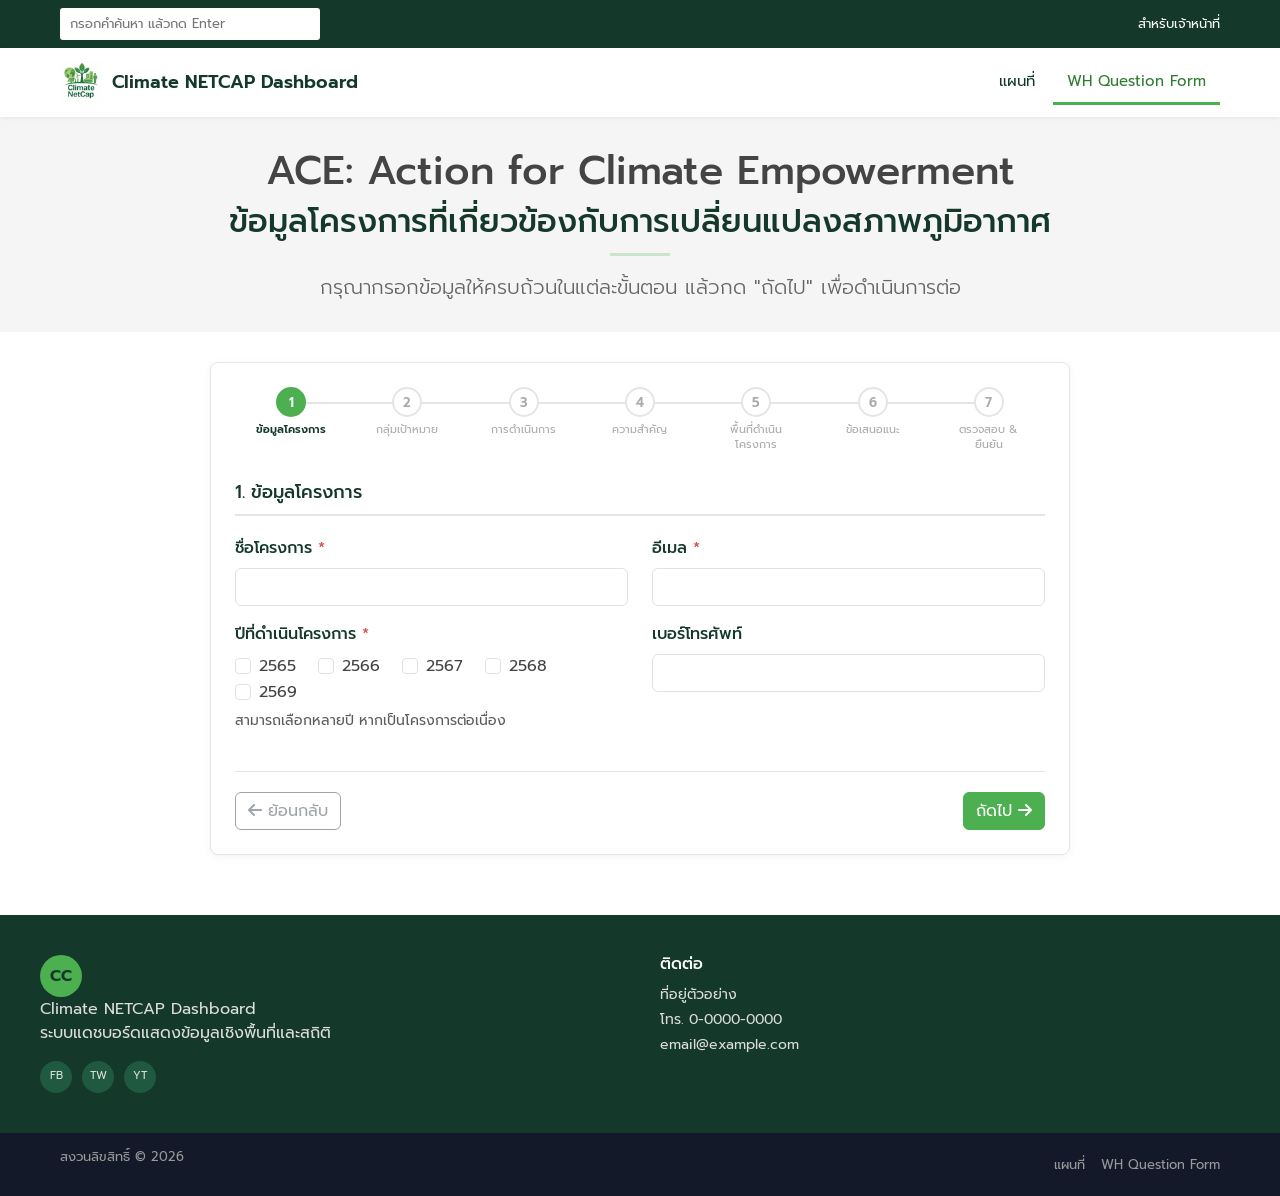
==== form.html @ ca2361f5 "feat: build intitial layou for dashboard and form" ====
<!DOCTYPE html>
<html lang="th">
<head>
  <meta charset="UTF-8" />
  <meta name="viewport" content="width=device-width, initial-scale=1.0" />
  <title>แบบสอบถาม | CC Dashboard</title>
  <link href="https://fonts.googleapis.com/css2?family=Prompt:wght@300;400;500;600;700&display=swap" rel="stylesheet">
  <link rel="stylesheet" href="https://cdnjs.cloudflare.com/ajax/libs/font-awesome/6.5.1/css/all.min.css">
  <link rel="stylesheet" href="https://cdn.jsdelivr.net/npm/bootstrap@5.3.3/dist/css/bootstrap.min.css">
  <link rel="stylesheet" href="css/style.css" />
  <link rel="stylesheet" href="css/form.css" />
</head>
<body>

  <!-- Top bar -->
  <div id="topbar">
    <div class="topbar-inner">
      <form id="search-form" class="search-form" onsubmit="return false;">
        <input type="text" placeholder="กรอกคำค้นหา แล้วกด Enter" />
      </form>
      <div class="topbar-login"><a href="#">สำหรับเจ้าหน้าที่</a></div>
    </div>
  </div>

  <!-- Header -->
  <header id="site-header">
    <div class="header-inner">
      <div class="brand">
        <img src="img/logo.png" alt="Logo" class="brand-mark" />
        <span class="brand-title">Climate NETCAP Dashboard</span>
      </div>

      <button id="navToggle" class="nav-toggle" aria-label="Toggle menu">
        <span></span><span></span><span></span>
      </button>

      <nav id="main-nav" class="main-nav">
        <ul class="nav-menu">
          <li><a href="index.html">แผนที่</a></li>
          <li><a href="form.html" class="active">WH Question Form</a></li>
        </ul>
      </nav>
    </div>
  </header>

  <!-- Page title -->
  <section id="page-title">
    <div class="page-title-inner">
      <h1>ACE: Action for Climate Empowerment</h1>
      <h2>ข้อมูลโครงการที่เกี่ยวข้องกับการเปลี่ยนแปลงสภาพภูมิอากาศ</h2>
      <hr>
      <p class="lead">กรุณากรอกข้อมูลให้ครบถ้วนในแต่ละขั้นตอน แล้วกด "ถัดไป" เพื่อดำเนินการต่อ</p>
    </div>
  </section>

  <!-- Wizard -->
  <main id="form-section">
    <div class="form-card">

      <!-- Step indicator -->
      <ol class="step-indicator" id="stepIndicator">
        <li class="step active" data-step="1">
          <span class="step-num">1</span>
          <span class="step-label">ข้อมูลโครงการ</span>
        </li>
        <li class="step" data-step="2">
          <span class="step-num">2</span>
          <span class="step-label">กลุ่มเป้าหมาย</span>
        </li>
        <li class="step" data-step="3">
          <span class="step-num">3</span>
          <span class="step-label">การดำเนินการ</span>
        </li>
        <li class="step" data-step="4">
          <span class="step-num">4</span>
          <span class="step-label">ความสำคัญ</span>
        </li>
        <li class="step" data-step="5">
          <span class="step-num">5</span>
          <span class="step-label">พื้นที่ดำเนินโครงการ</span>
        </li>
        <li class="step" data-step="6">
          <span class="step-num">6</span>
          <span class="step-label">ข้อเสนอแนะ</span>
        </li>
        <li class="step" data-step="7">
          <span class="step-num">7</span>
          <span class="step-label">ตรวจสอบ &amp; ยืนยัน</span>
        </li>
      </ol>

      <form id="surveyForm" novalidate>
        <div class="tab-content">

          <!-- Step 1: Respondent info -->
          <div class="tab-pane fade show active" data-step-pane="1">
            <h3 class="pane-title">1. ข้อมูลโครงการ</h3>
            <div class="row">
              <div class="col-md-6 mb-3">
                <label class="form-label" for="project_name">ชื่อโครงการ <span class="req">*</span></label>
                <input type="text" class="form-control" id="project_name" name="project_name" data-label="ชื่อโครงการ" required>
              </div>

               <div class="col-md-6 mb-3">
                <label class="form-label" for="email">อีเมล <span class="req">*</span></label>
                <input type="email" class="form-control" id="email" name="email" data-label="อีเมล" required>
              </div>

              <div class="col-md-6 mb-3">
                <label class="form-label d-block">ปีที่ดำเนินโครงการ <span class="req">*</span></label>
                <div class="form-check form-check-inline">
                  <input class="form-check-input" type="checkbox" name="project_year" id="year2565" value="2565" data-label="ปีที่ดำเนินโครงการ" required>
                  <label class="form-check-label" for="year2565">2565</label>
                </div>
                <div class="form-check form-check-inline">
                  <input class="form-check-input" type="checkbox" name="project_year" id="year2566" value="2566" required>
                  <label class="form-check-label" for="year2566">2566</label>
                </div>
                <div class="form-check form-check-inline">
                  <input class="form-check-input" type="checkbox" name="project_year" id="year2567" value="2567" required>
                  <label class="form-check-label" for="year2567">2567</label>
                </div>
                <div class="form-check form-check-inline">
                  <input class="form-check-input" type="checkbox" name="project_year" id="year2568" value="2568" required>
                  <label class="form-check-label" for="year2568">2568</label>
                </div>
                <div class="form-check form-check-inline">
                  <input class="form-check-input" type="checkbox" name="project_year" id="year2569" value="2569" required>
                  <label class="form-check-label" for="year2569">2569</label>
                </div>
                <div class="form-text">สามารถเลือกหลายปี หากเป็นโครงการต่อเนื่อง</div>
              </div>
             
              <div class="col-md-6 mb-3">
                <label class="form-label" for="phone">เบอร์โทรศัพท์</label>
                <input type="tel" class="form-control" id="phone" name="phone" data-label="เบอร์โทรศัพท์">
              </div>
            </div>
          </div>

          <!-- Step 2: Organization -->
          <div class="tab-pane fade" data-step-pane="2">
            <h3 class="pane-title">2. ข้อมูลหน่วยงาน</h3>
            <div class="row">
              <div class="col-md-6 mb-3">
                <label class="form-label" for="orgname">ชื่อหน่วยงาน/องค์กร <span class="req">*</span></label>
                <input type="text" class="form-control" id="orgname" name="orgname" data-label="ชื่อหน่วยงาน" required>
              </div>
              <div class="col-md-6 mb-3">
                <label class="form-label" for="region">ภูมิภาค <span class="req">*</span></label>
                <select class="form-select" id="region" name="region" data-label="ภูมิภาค" required>
                  <option value="" selected disabled>-- เลือกภูมิภาค --</option>
                  <option>ภาคเหนือ</option>
                  <option>ภาคกลาง</option>
                  <option>ภาคตะวันออกเฉียงเหนือ</option>
                  <option>ภาคใต้</option>
                </select>
              </div>
              <div class="col-12 mb-3">
                <label class="form-label mb-2 d-block">ประเภทหน่วยงาน</label>
                <div class="form-check form-check-inline">
                  <input class="form-check-input" type="radio" name="orgtype" id="orgtype1" value="ภาครัฐ" data-label="ประเภทหน่วยงาน">
                  <label class="form-check-label" for="orgtype1">ภาครัฐ</label>
                </div>
                <div class="form-check form-check-inline">
                  <input class="form-check-input" type="radio" name="orgtype" id="orgtype2" value="ภาคเอกชน">
                  <label class="form-check-label" for="orgtype2">ภาคเอกชน</label>
                </div>
                <div class="form-check form-check-inline">
                  <input class="form-check-input" type="radio" name="orgtype" id="orgtype3" value="ชุมชน/ประชาสังคม">
                  <label class="form-check-label" for="orgtype3">ชุมชน/ประชาสังคม</label>
                </div>
              </div>
            </div>
          </div>

          <!-- Step 3: Climate impacts -->
          <div class="tab-pane fade" data-step-pane="3">
            <h3 class="pane-title">3. ผลกระทบจากการเปลี่ยนแปลงสภาพภูมิอากาศ</h3>
            <div class="mb-3">
              <label class="form-label mb-2 d-block">พื้นที่ของท่านได้รับผลกระทบด้านใดบ้าง (เลือกได้มากกว่า 1 ข้อ)</label>
              <div class="form-check">
                <input class="form-check-input" type="checkbox" name="impact" id="impact1" value="ภัยแล้ง" data-label="ผลกระทบที่ได้รับ">
                <label class="form-check-label" for="impact1">ภัยแล้ง</label>
              </div>
              <div class="form-check">
                <input class="form-check-input" type="checkbox" name="impact" id="impact2" value="น้ำท่วม">
                <label class="form-check-label" for="impact2">น้ำท่วม</label>
              </div>
              <div class="form-check">
                <input class="form-check-input" type="checkbox" name="impact" id="impact3" value="อุณหภูมิสูงขึ้น">
                <label class="form-check-label" for="impact3">อุณหภูมิสูงขึ้น</label>
              </div>
              <div class="form-check">
                <input class="form-check-input" type="checkbox" name="impact" id="impact4" value="ผลผลิตทางการเกษตรลดลง">
                <label class="form-check-label" for="impact4">ผลผลิตทางการเกษตรลดลง</label>
              </div>
            </div>
            <div class="mb-3">
              <label class="form-label" for="impactDetail">รายละเอียดเพิ่มเติม</label>
              <textarea class="form-control" id="impactDetail" name="impactDetail" data-label="รายละเอียดผลกระทบ" rows="3"></textarea>
            </div>
          </div>

          <!-- Step 4: Adaptation measures -->
          <div class="tab-pane fade" data-step-pane="4">
            <h3 class="pane-title">4. มาตรการปรับตัว/รับมือ</h3>
            <div class="mb-3">
              <label class="form-label mb-2 d-block">ท่านหรือหน่วยงานของท่านมีมาตรการรับมือใดบ้าง</label>
              <div class="form-check">
                <input class="form-check-input" type="checkbox" name="measure" id="measure1" value="บริหารจัดการน้ำ" data-label="มาตรการรับมือ">
                <label class="form-check-label" for="measure1">บริหารจัดการน้ำ</label>
              </div>
              <div class="form-check">
                <input class="form-check-input" type="checkbox" name="measure" id="measure2" value="ปรับเปลี่ยนพันธุ์พืช/สัตว์">
                <label class="form-check-label" for="measure2">ปรับเปลี่ยนพันธุ์พืช/สัตว์</label>
              </div>
              <div class="form-check">
                <input class="form-check-input" type="checkbox" name="measure" id="measure3" value="ใช้เทคโนโลยี/นวัตกรรม">
                <label class="form-check-label" for="measure3">ใช้เทคโนโลยี/นวัตกรรม</label>
              </div>
              <div class="form-check">
                <input class="form-check-input" type="checkbox" name="measure" id="measure4" value="ยังไม่มีมาตรการ">
                <label class="form-check-label" for="measure4">ยังไม่มีมาตรการ</label>
              </div>
            </div>
            <div class="mb-3">
              <label class="form-label" for="measureDetail">อื่น ๆ (โปรดระบุ)</label>
              <textarea class="form-control" id="measureDetail" name="measureDetail" data-label="มาตรการอื่น ๆ" rows="3"></textarea>
            </div>
          </div>

          <!-- Step 5: Research utilization -->
          <div class="tab-pane fade" data-step-pane="5">
            <h3 class="pane-title">5. การใช้ประโยชน์จากงานวิจัย/องค์ความรู้</h3>
            <div class="mb-3">
              <label class="form-label mb-2 d-block">ท่านเคยนำองค์ความรู้จากงานวิจัยไปใช้ประโยชน์หรือไม่</label>
              <div class="form-check form-check-inline">
                <input class="form-check-input" type="radio" name="research" id="research1" value="เคย" data-label="เคยใช้ประโยชน์งานวิจัย">
                <label class="form-check-label" for="research1">เคย</label>
              </div>
              <div class="form-check form-check-inline">
                <input class="form-check-input" type="radio" name="research" id="research2" value="ไม่เคย">
                <label class="form-check-label" for="research2">ไม่เคย</label>
              </div>
            </div>
            <div class="mb-3">
              <label class="form-label" for="researchDetail">หากเคย โปรดระบุองค์ความรู้/โครงการที่นำไปใช้</label>
              <textarea class="form-control" id="researchDetail" name="researchDetail" data-label="องค์ความรู้ที่นำไปใช้" rows="3"></textarea>
            </div>
          </div>

          <!-- Step 6: Suggestions -->
          <div class="tab-pane fade" data-step-pane="6">
            <h3 class="pane-title">6. ข้อเสนอแนะและความต้องการ</h3>
            <div class="mb-3">
              <label class="form-label" for="needs">ท่านต้องการองค์ความรู้หรือการสนับสนุนด้านใดเพิ่มเติม</label>
              <textarea class="form-control" id="needs" name="needs" data-label="ความต้องการ" rows="3"></textarea>
            </div>
            <div class="mb-3">
              <label class="form-label" for="suggestion">ข้อเสนอแนะอื่น ๆ</label>
              <textarea class="form-control" id="suggestion" name="suggestion" data-label="ข้อเสนอแนะ" rows="3"></textarea>
            </div>
          </div>

          <!-- Step 7: Review & confirm -->
          <div class="tab-pane fade" data-step-pane="7">
            <h3 class="pane-title">7. ตรวจสอบและยืนยันข้อมูล</h3>
            <p class="text-muted">กรุณาตรวจสอบความถูกต้องของข้อมูลก่อนกดยืนยัน</p>
            <div id="reviewSummary" class="review-summary"></div>
            <div class="form-check mt-3">
              <input class="form-check-input" type="checkbox" id="confirmCheck" required>
              <label class="form-check-label" for="confirmCheck">ข้าพเจ้ายืนยันว่าข้อมูลที่กรอกถูกต้อง</label>
            </div>
            <div id="successMsg" class="alert alert-success mt-3 d-none">
              <i class="fas fa-check-circle"></i> ขอบคุณสำหรับการตอบแบบสอบถาม!
            </div>
          </div>

        </div>

        <!-- Wizard actions -->
        <div class="wizard-actions">
          <button type="button" id="backBtn" class="btn btn-outline-secondary" disabled>
            <i class="fas fa-arrow-left"></i> ย้อนกลับ
          </button>
          <button type="button" id="nextBtn" class="btn btn-brand">
            ถัดไป <i class="fas fa-arrow-right"></i>
          </button>
          <button type="submit" id="finishBtn" class="btn btn-brand d-none">
            <i class="fas fa-check"></i> เสร็จสิ้น
          </button>
        </div>
      </form>
    </div>
  </main>

  <!-- Footer -->
  <footer id="site-footer">
    <div class="footer-inner">
      <div class="footer-col">
        <span class="brand-mark light">CC</span>
        <p>
          Climate NETCAP Dashboard<br/>
          ระบบแดชบอร์ดแสดงข้อมูลเชิงพื้นที่และสถิติ
        </p>
        <div class="social-icons">
          <a href="#" title="Facebook">FB</a>
          <a href="#" title="Twitter">TW</a>
          <a href="#" title="Youtube">YT</a>
        </div>
      </div>
      <div class="footer-col">
        <h3>ติดต่อ</h3>
        <ul class="contact-info">
          <li>ที่อยู่ตัวอย่าง</li>
          <li>โทร. 0-0000-0000</li>
          <li>email@example.com</li>
        </ul>
      </div>
    </div>
  </footer>

  <div id="copyright">
    <div class="copyright-inner">
      <p class="copyright-text">สงวนลิขสิทธิ์ © 2026</p>
      <ul class="footer-menu">
        <li><a href="index.html">แผนที่</a></li>
        <li><a href="form.html">WH Question Form</a></li>
      </ul>
    </div>
  </div>

  <script src="js/layout.js"></script>
  <script src="js/form.js"></script>
</body>
</html>
---- css/style.css ----
:root {
  --accent: #4CAF50;
  --accent-dark: #2E7D32;
  --navy: #14382a;
  --navy-light: #1f5940;
  --text: #444444;
  --border: #e5e5e5;
}

* { box-sizing: border-box; }

html { overflow-x: hidden; }

body {
  margin: 0;
  font-family: 'Prompt', 'Segoe UI', sans-serif;
  color: var(--text);
  background: #ffffff;
  overflow-x: hidden;
}

img { max-width: 100%; }

a { color: inherit; text-decoration: none; }

/* ---------- Topbar ---------- */
#topbar {
  background: var(--navy);
  color: #fff;
  font-size: 13px;
}
.topbar-inner {
  max-width: 1200px;
  margin: 0 auto;
  padding: 8px 20px;
  display: flex;
  justify-content: space-between;
  align-items: center;
}
.topbar-logo {
  display: flex;
  align-items: center;
}
.topbar-logo img {
  height: 28px;
  width: auto;
  display: block;
}
.search-form input {
  padding: 6px 10px;
  border: none;
  border-radius: 3px;
  width: 260px;
  max-width: 50vw;
}
.topbar-login a:hover { color: var(--accent); }

/* ---------- Header / nav ---------- */
#site-header {
  background: #fff;
  box-shadow: 0 1px 4px rgba(0,0,0,0.08);
  position: sticky;
  top: 0;
  z-index: 100;
}
.header-inner {
  max-width: 1200px;
  margin: 0 auto;
  padding: 12px 20px;
  display: flex;
  align-items: center;
  justify-content: space-between;
  flex-wrap: wrap;
}
.brand { display: flex; align-items: center; gap: 10px; }
.brand-mark {
  display: inline-flex;
  align-items: center;
  justify-content: center;
  width: 42px;
  height: 42px;
  border-radius: 50%;
  background: var(--accent);
  color: var(--navy);
  font-weight: 700;
}
img.brand-mark {
  width: auto;
  height: 42px;
  border-radius: 0;
  background: none;
  object-fit: contain;
}
.brand-mark.light { background: var(--accent); color: var(--navy); }
.brand-title { font-weight: 600; font-size: 18px; color: var(--navy); }

.nav-toggle {
  display: none;
  flex-direction: column;
  gap: 4px;
  background: none;
  border: none;
  cursor: pointer;
  padding: 6px;
}
.nav-toggle span {
  width: 24px;
  height: 2px;
  background: var(--navy);
}

.main-nav .nav-menu {
  list-style: none;
  display: flex;
  margin: 0;
  padding: 0;
  gap: 4px;
}
.nav-menu > li { position: relative; }
.nav-menu > li > a {
  display: block;
  padding: 10px 14px;
  font-size: 15px;
  color: var(--navy);
  border-bottom: 3px solid transparent;
}
.nav-menu > li > a:hover,
.nav-menu > li > a.active {
  color: var(--accent-dark);
  border-bottom-color: var(--accent);
}
.dropdown-menu {
  list-style: none;
  margin: 0;
  padding: 6px 0;
  position: absolute;
  top: 100%;
  left: 0;
  background: #fff;
  min-width: 220px;
  box-shadow: 0 4px 12px rgba(0,0,0,0.12);
  border-radius: 4px;
  display: none;
  z-index: 50;
}
.dropdown:hover .dropdown-menu { display: block; }
.dropdown-menu li a {
  display: block;
  padding: 8px 16px;
  font-size: 14px;
  color: var(--text);
}
.dropdown-menu li a:hover { background: #f7f7f7; color: var(--accent-dark); }

/* ---------- Page title ---------- */
#page-title {
  background: #f5f5f5;
  padding: 30px 20px;
}
.page-title-inner {
  max-width: 1200px;
  margin: 0 auto;
  text-align: center;
}
.page-title-inner h2 { color: var(--navy); margin: 0 0 12px; }
.page-title-inner hr {
  width: 60px;
  border: none;
  border-top: 3px solid var(--accent);
  margin: 0 auto 16px;
}
.page-title-inner .lead { color: #666; max-width: 720px; margin: 0 auto; }

/* ---------- Main map area ---------- */
#map-section {
  max-width: 1200px;
  margin: 0 auto;
  padding: 30px 20px;
}
.map-container {
  width: 100%;
  min-height: 600px;
  background: #fafafa;
  border: 1px solid var(--border);
  border-radius: 4px;
}

/* ---------- Floating layer-switcher tabs (inside .style-switcher, left edge) ---------- */
.switcher-tabs {
  list-style: none;
  margin: 0;
  padding: 0;
}
.switcher-tabs li {
  padding: 0;
  margin-bottom: 4px;
  border-radius: 3px;
  cursor: pointer;
  font-size: 14px;
  background: var(--navy-light);
}
.switcher-tabs li a {
  display: block;
  padding: 10px 12px;
  color: var(--accent);
  text-decoration: none;
}
.switcher-tabs li:hover { background: #38455c; }
.switcher-tabs li.active { background: var(--accent); }
.switcher-tabs li.active a { color: var(--navy); font-weight: 600; }

.scw-switcher-wrap .legend-content { display: none; }
.scw-switcher-wrap .legend-content.active { display: block; }
.placeholder-chart {
  background: var(--navy-light);
  color: #fff;
  border: 1px dashed var(--accent-dark);
  border-radius: 4px;
  padding: 40px 12px;
  text-align: center;
  font-size: 13px;
  margin-bottom: 12px;
}
.legend-content h2 { font-size: 16px; color: var(--navy); }
.legend-content p, .legend-content li { font-size: 13px; line-height: 1.6; color: var(--text); }

.accordion-item { border-bottom: 1px solid var(--border); }
.accordion-toggle {
  width: 100%;
  text-align: left;
  background: none;
  border: none;
  color: var(--text);
  padding: 10px 0;
  cursor: pointer;
  font-size: 14px;
}
.accordion-body {
  display: none;
  padding: 0 0 10px 12px;
}
.accordion-body ul { margin: 0; padding-left: 16px; }
.accordion-item.open .accordion-body { display: block; }

/* ---------- Footer ---------- */
#site-footer {
  background: var(--navy);
  color: #ddd;
  padding: 40px 20px;
}
.footer-inner {
  max-width: 1200px;
  margin: 0 auto;
  display: flex;
  flex-wrap: wrap;
  gap: 40px;
}
.footer-col { flex: 1; min-width: 240px; }
.footer-col h3 { color: #fff; font-size: 16px; margin-top: 0; }
.social-icons { display: flex; gap: 10px; margin-top: 10px; }
.social-icons a {
  width: 32px;
  height: 32px;
  border-radius: 50%;
  background: var(--navy-light);
  display: flex;
  align-items: center;
  justify-content: center;
  font-size: 11px;
}
.social-icons a:hover { background: var(--accent); color: var(--navy); }
.contact-info { list-style: none; padding: 0; margin: 0; font-size: 14px; line-height: 1.8; }

/* ---------- Copyright bar ---------- */
#copyright {
  background: #14192a;
  color: #999;
  font-size: 13px;
}
.copyright-inner {
  max-width: 1200px;
  margin: 0 auto;
  padding: 14px 20px;
  display: flex;
  flex-wrap: wrap;
  justify-content: space-between;
  align-items: center;
  gap: 10px;
}
.footer-menu {
  list-style: none;
  display: flex;
  gap: 16px;
  margin: 0;
  padding: 0;
}
.footer-menu a:hover { color: var(--accent); }

/* ---------- Responsive ---------- */
@media (max-width: 860px) {
  .nav-toggle { display: flex; }
  .main-nav {
    display: none;
    width: 100%;
    order: 3;
  }
  .main-nav.open { display: block; }
  .nav-menu { flex-direction: column; }
  .dropdown-menu { position: static; box-shadow: none; display: none; }
  .dropdown.open .dropdown-menu { display: block; }

  .map-container { min-height: 450px; }

  .scw-switcher-wrap.scw-switcher-open {
    width: min(370px, 70vw);
    right: 20px;
  }
}

@media (max-width: 600px) {
  .topbar-inner {
    flex-wrap: wrap;
    justify-content: center;
    gap: 8px;
    padding: 10px 15px;
  }
  .search-form input { width: 100%; max-width: none; }
  .topbar-logo, .search-form, .topbar-login { flex: 1 1 100%; text-align: center; }
  .search-form { order: 3; }

  .header-inner { padding: 10px 15px; }
  .brand-title { font-size: 15px; }
  img.brand-mark, .brand-mark { height: 34px; }

  #page-title { padding: 22px 15px; }
  .page-title-inner h2 { font-size: 20px; }
  .page-title-inner .lead { font-size: 14px; }

  #map-section { padding: 20px 15px; }
  .map-container { min-height: 320px; }

  .footer-inner { gap: 24px; }
  #site-footer { padding: 30px 15px; }

  .copyright-inner { flex-direction: column; text-align: center; }
  .footer-menu { justify-content: center; flex-wrap: wrap; }

  /* Layer-switcher panel: near-full-width slide-in instead of fixed 250px */
  .style-switcher { width: 82vw; left: -82vw; }
  .style-switcher.active { left: 0; }
  .style-switcher .style-switcher-open {
    width: 40px;
    height: 40px;
    font-size: 18px;
    line-height: 40px;
    top: 110px;
    right: -40px;
  }

  /* Chart/legend panel: cap width so it never runs off-screen */
  .scw-switcher-wrap, .scw-trigger-icon { top: 110px; right: 12px; }
  .scw-trigger-icon { width: 40px; height: 40px; }
  .scw-trigger-icon i { font-size: 18px; padding-top: 0; }
  .scw-switcher-wrap.scw-switcher-open {
    width: 90vw;
    right: 5vw;
    height: 65vh;
    padding: 12px;
  }
}
---- css/form.css ----
/* ---------- Wizard layout ---------- */
#form-section {
  max-width: 900px;
  margin: 0 auto;
  padding: 30px 20px 60px;
}

.form-card {
  background: #fff;
  border: 1px solid var(--border);
  border-radius: 8px;
  box-shadow: 0 2px 10px rgba(0,0,0,0.05);
  padding: 24px;
}

/* ---------- Step indicator ---------- */
.step-indicator {
  display: flex;
  list-style: none;
  margin: 0 0 30px;
  padding: 0;
  gap: 4px;
}
.step {
  flex: 1;
  display: flex;
  flex-direction: column;
  align-items: center;
  text-align: center;
  position: relative;
  cursor: default;
  color: #aaa;
}
.step:not(:last-child)::after {
  content: '';
  position: absolute;
  top: 15px;
  left: 50%;
  width: 100%;
  height: 2px;
  background: var(--border);
  z-index: 0;
}
.step.completed:not(:last-child)::after { background: var(--accent); }

.step-num {
  position: relative;
  z-index: 1;
  width: 30px;
  height: 30px;
  border-radius: 50%;
  background: #fff;
  border: 2px solid var(--border);
  display: flex;
  align-items: center;
  justify-content: center;
  font-size: 13px;
  font-weight: 600;
  color: #aaa;
  margin-bottom: 6px;
}
.step-label {
  font-size: 11px;
  line-height: 1.3;
  max-width: 90px;
}

.step.active .step-num {
  border-color: var(--accent);
  background: var(--accent);
  color: #fff;
}
.step.active .step-label { color: var(--navy); font-weight: 600; }

.step.completed { cursor: pointer; }
.step.completed .step-num {
  border-color: var(--accent);
  background: #fff;
  color: var(--accent-dark);
}
.step.completed .step-label { color: var(--accent-dark); }

/* ---------- Panes ---------- */
.pane-title {
  color: var(--navy);
  font-size: 18px;
  margin: 0 0 20px;
  padding-bottom: 10px;
  border-bottom: 2px solid var(--border);
}
.req { color: #d9534f; }

.form-label { font-weight: 500; color: var(--navy); }
.form-control:focus, .form-select:focus {
  border-color: var(--accent);
  box-shadow: 0 0 0 0.25rem rgba(76, 175, 80, 0.2);
}
.form-check-input:checked {
  background-color: var(--accent);
  border-color: var(--accent);
}
.form-check-input:focus {
  border-color: var(--accent);
  box-shadow: 0 0 0 0.25rem rgba(76, 175, 80, 0.2);
}

/* ---------- Wizard action buttons ---------- */
.wizard-actions {
  display: flex;
  justify-content: space-between;
  align-items: center;
  margin-top: 24px;
  padding-top: 20px;
  border-top: 1px solid var(--border);
}
.btn-brand {
  background: var(--accent);
  border-color: var(--accent);
  color: #fff;
}
.btn-brand:hover {
  background: var(--accent-dark);
  border-color: var(--accent-dark);
  color: #fff;
}

/* ---------- Review summary ---------- */
.review-summary { border: 1px solid var(--border); border-radius: 6px; overflow: hidden; }
.review-row {
  display: flex;
  justify-content: space-between;
  gap: 12px;
  padding: 10px 14px;
  font-size: 14px;
  border-bottom: 1px solid var(--border);
}
.review-row:last-child { border-bottom: none; }
.review-row:nth-child(odd) { background: #fafafa; }
.review-label { color: #777; flex: 0 0 45%; }
.review-value { color: var(--navy); font-weight: 500; text-align: right; flex: 1; word-break: break-word; }

/* ---------- Responsive ---------- */
@media (max-width: 700px) {
  .form-card { padding: 16px; }
  .step-label { display: none; }
  .step-num { width: 26px; height: 26px; font-size: 12px; }
  .step:not(:last-child)::after { top: 13px; }

  .wizard-actions { flex-direction: column-reverse; gap: 10px; }
  .wizard-actions .btn { width: 100%; }

  .review-row { flex-direction: column; gap: 2px; }
  .review-value { text-align: left; }
}
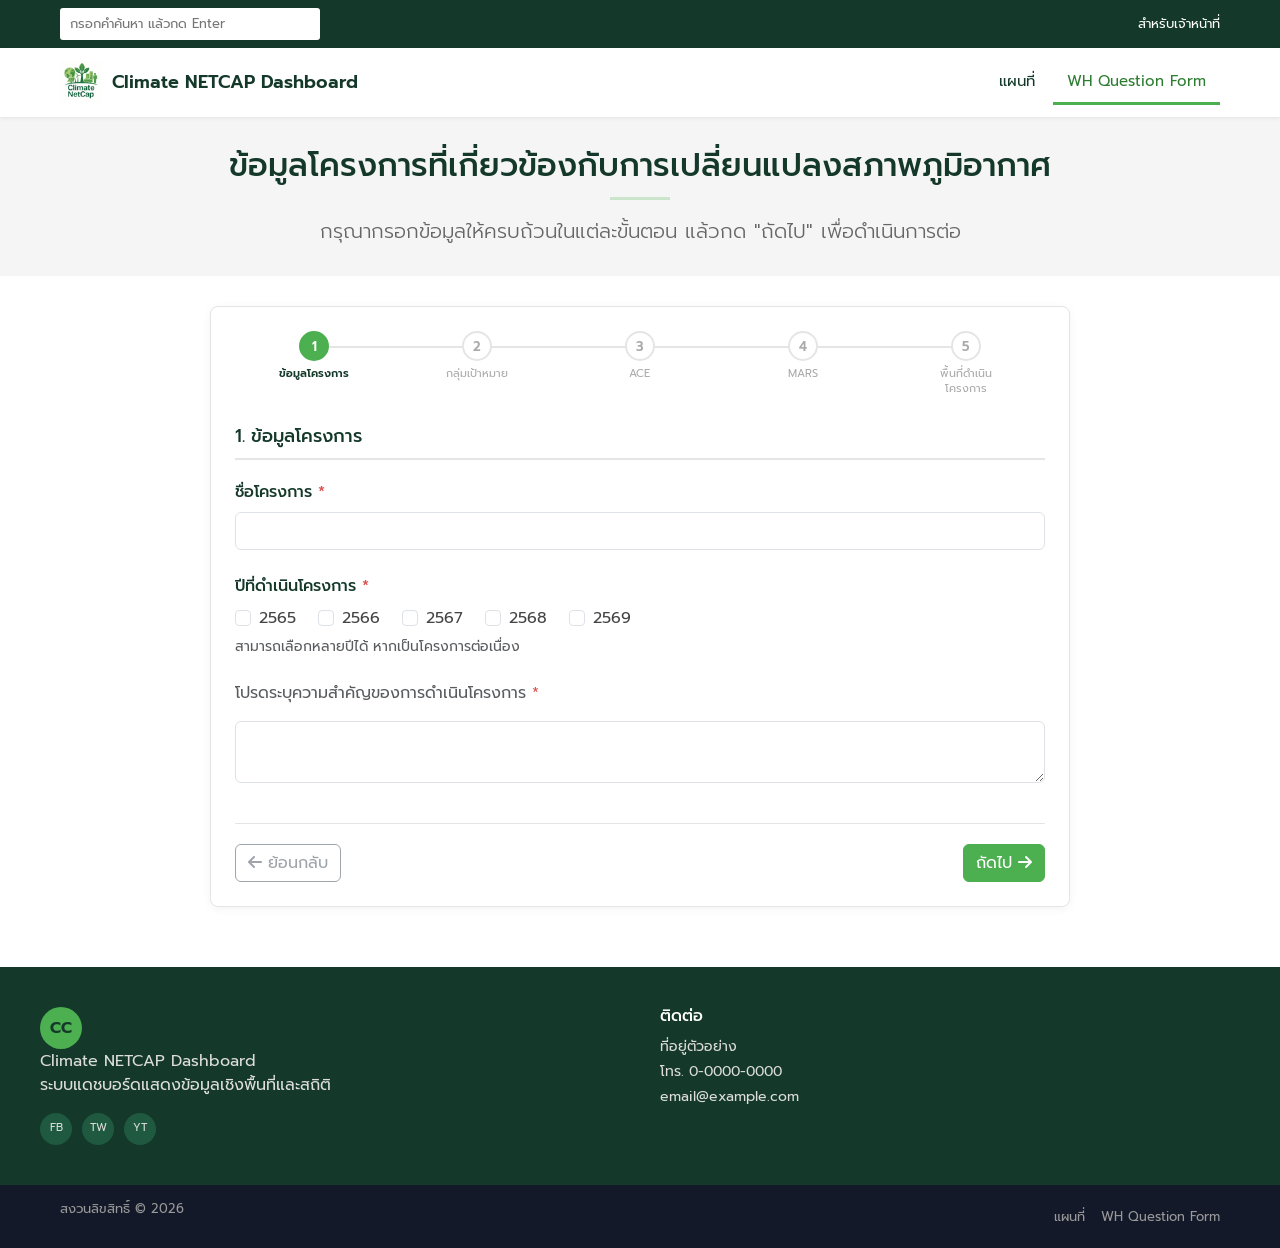
==== commit 4097dc4d: "feat: built from with 5 panels" ====
--- a/form.html
+++ b/form.html
@@ -46,7 +46,7 @@
   <!-- Page title -->
   <section id="page-title">
     <div class="page-title-inner">
-      <h1>ACE: Action for Climate Empowerment</h1>
+      <!--<h1>ACE: Action for Climate Empowerment</h1> -->
       <h2>ข้อมูลโครงการที่เกี่ยวข้องกับการเปลี่ยนแปลงสภาพภูมิอากาศ</h2>
       <hr>
       <p class="lead">กรุณากรอกข้อมูลให้ครบถ้วนในแต่ละขั้นตอน แล้วกด "ถัดไป" เพื่อดำเนินการต่อ</p>
@@ -69,44 +69,30 @@
         </li>
         <li class="step" data-step="3">
           <span class="step-num">3</span>
-          <span class="step-label">การดำเนินการ</span>
+          <span class="step-label">ACE</span>
         </li>
         <li class="step" data-step="4">
           <span class="step-num">4</span>
-          <span class="step-label">ความสำคัญ</span>
+          <span class="step-label">MARS</span>
         </li>
         <li class="step" data-step="5">
           <span class="step-num">5</span>
           <span class="step-label">พื้นที่ดำเนินโครงการ</span>
         </li>
-        <li class="step" data-step="6">
-          <span class="step-num">6</span>
-          <span class="step-label">ข้อเสนอแนะ</span>
-        </li>
-        <li class="step" data-step="7">
-          <span class="step-num">7</span>
-          <span class="step-label">ตรวจสอบ &amp; ยืนยัน</span>
-        </li>
       </ol>
 
       <form id="surveyForm" novalidate>
         <div class="tab-content">
 
-          <!-- Step 1: Respondent info -->
+          <!-- Step 1: Project info -->
           <div class="tab-pane fade show active" data-step-pane="1">
             <h3 class="pane-title">1. ข้อมูลโครงการ</h3>
             <div class="row">
-              <div class="col-md-6 mb-3">
+              <div class="col-md-12 mb-4">
                 <label class="form-label" for="project_name">ชื่อโครงการ <span class="req">*</span></label>
                 <input type="text" class="form-control" id="project_name" name="project_name" data-label="ชื่อโครงการ" required>
               </div>
-
-               <div class="col-md-6 mb-3">
-                <label class="form-label" for="email">อีเมล <span class="req">*</span></label>
-                <input type="email" class="form-control" id="email" name="email" data-label="อีเมล" required>
-              </div>
-
-              <div class="col-md-6 mb-3">
+              <div class="col-md-12 mb-4">
                 <label class="form-label d-block">ปีที่ดำเนินโครงการ <span class="req">*</span></label>
                 <div class="form-check form-check-inline">
                   <input class="form-check-input" type="checkbox" name="project_year" id="year2565" value="2565" data-label="ปีที่ดำเนินโครงการ" required>
@@ -128,153 +114,650 @@
                   <input class="form-check-input" type="checkbox" name="project_year" id="year2569" value="2569" required>
                   <label class="form-check-label" for="year2569">2569</label>
                 </div>
-                <div class="form-text">สามารถเลือกหลายปี หากเป็นโครงการต่อเนื่อง</div>
-              </div>
-             
-              <div class="col-md-6 mb-3">
-                <label class="form-label" for="phone">เบอร์โทรศัพท์</label>
-                <input type="tel" class="form-control" id="phone" name="phone" data-label="เบอร์โทรศัพท์">
-              </div>
+                <div class="form-text">สามารถเลือกหลายปีได้ หากเป็นโครงการต่อเนื่อง</div>
+              </div>
+              <div class="mb-3">
+              <p class="text-muted mb-3">โปรดระบุความสำคัญของการดำเนินโครงการ <span class="req">*</span> </p>
+              <textarea class="form-control" id="measureDetail" name="measureDetail" data-label="มาตรการอื่น ๆ" rows="2" required></textarea>
+            </div>
             </div>
           </div>
 
-          <!-- Step 2: Organization -->
+          <!-- Step 2: Target -->
           <div class="tab-pane fade" data-step-pane="2">
-            <h3 class="pane-title">2. ข้อมูลหน่วยงาน</h3>
-            <div class="row">
-              <div class="col-md-6 mb-3">
-                <label class="form-label" for="orgname">ชื่อหน่วยงาน/องค์กร <span class="req">*</span></label>
-                <input type="text" class="form-control" id="orgname" name="orgname" data-label="ชื่อหน่วยงาน" required>
-              </div>
-              <div class="col-md-6 mb-3">
-                <label class="form-label" for="region">ภูมิภาค <span class="req">*</span></label>
-                <select class="form-select" id="region" name="region" data-label="ภูมิภาค" required>
-                  <option value="" selected disabled>-- เลือกภูมิภาค --</option>
-                  <option>ภาคเหนือ</option>
-                  <option>ภาคกลาง</option>
-                  <option>ภาคตะวันออกเฉียงเหนือ</option>
-                  <option>ภาคใต้</option>
-                </select>
-              </div>
-              <div class="col-12 mb-3">
-                <label class="form-label mb-2 d-block">ประเภทหน่วยงาน</label>
-                <div class="form-check form-check-inline">
-                  <input class="form-check-input" type="radio" name="orgtype" id="orgtype1" value="ภาครัฐ" data-label="ประเภทหน่วยงาน">
-                  <label class="form-check-label" for="orgtype1">ภาครัฐ</label>
-                </div>
-                <div class="form-check form-check-inline">
-                  <input class="form-check-input" type="radio" name="orgtype" id="orgtype2" value="ภาคเอกชน">
-                  <label class="form-check-label" for="orgtype2">ภาคเอกชน</label>
-                </div>
-                <div class="form-check form-check-inline">
-                  <input class="form-check-input" type="radio" name="orgtype" id="orgtype3" value="ชุมชน/ประชาสังคม">
-                  <label class="form-check-label" for="orgtype3">ชุมชน/ประชาสังคม</label>
-                </div>
-              </div>
+            <h3 class="pane-title">2. ข้อมูลกลุ่มเป้าหมาย</h3>
+            <p class="text-muted mb-3">โปรดเลือกกลุ่มเป้าหมายอย่างน้อย 1 กลุ่ม <span class="req">*</span> แล้วระบุรายละเอียด</p>
+
+            <div class="mb-4">
+              <div class="form-check">
+                <input class="form-check-input" type="checkbox" name="target_group" id="target_public" value="Public" data-label="กลุ่มเป้าหมาย" data-target="#target_public_text" required>
+                <label class="form-check-label" for="target_public">Public:</label>
+              </div>
+              <textarea class="form-control mt-2" id="target_public_text" name="target_public_text" rows="1" data-label="รายละเอียด Public" disabled></textarea>
+            </div>
+
+            <div class="mb-4">
+              <div class="form-check">
+                <input class="form-check-input" type="checkbox" name="target_group" id="target_private" value="Private" data-target="#target_private_text" required>
+                <label class="form-check-label" for="target_private">Private:</label>
+              </div>
+              <textarea class="form-control mt-2" id="target_private_text" name="target_private_text" rows="1" data-label="รายละเอียด Private" disabled></textarea>
+            </div>
+
+            <div class="mb-2">
+              <div class="form-check">
+                <input class="form-check-input" type="checkbox" name="target_group" id="target_people" value="People" data-target="#target_people_text" required>
+                <label class="form-check-label" for="target_people">People:</label>
+              </div>
+              <textarea class="form-control mt-2" id="target_people_text" name="target_people_text" rows="1" data-label="รายละเอียด People" disabled></textarea>
             </div>
           </div>
 
-          <!-- Step 3: Climate impacts -->
+          <!-- Step 3: ACE details -->
           <div class="tab-pane fade" data-step-pane="3">
-            <h3 class="pane-title">3. ผลกระทบจากการเปลี่ยนแปลงสภาพภูมิอากาศ</h3>
-            <div class="mb-3">
-              <label class="form-label mb-2 d-block">พื้นที่ของท่านได้รับผลกระทบด้านใดบ้าง (เลือกได้มากกว่า 1 ข้อ)</label>
+            <h3 class="pane-title">3. รายละเอียดการดำเนินโครงการตาม ACE</h3>
+            <p class="text-muted mb-3">โปรดเลือกองค์ประกอบ ACE อย่างน้อย 1 ข้อ <span class="req">*</span> แล้วระบุรายละเอียด</p>
+
+            <div class="mb-4">
               <div class="form-check">
-                <input class="form-check-input" type="checkbox" name="impact" id="impact1" value="ภัยแล้ง" data-label="ผลกระทบที่ได้รับ">
-                <label class="form-check-label" for="impact1">ภัยแล้ง</label>
-              </div>
+                <input class="form-check-input" type="checkbox" name="ace_group" id="ace_n" value="N: public participation" data-label="องค์ประกอบ ACE" data-target="#ace_n_text" required>
+                <label class="form-check-label" for="ace_n"><b>N</b>: public participation</label>
+                <span class="info-tip" tabindex="0">
+                  <i class="fas fa-circle-question"></i>
+                  <span class="tooltip-box">
+                    <strong>Public participation</strong>
+                    การมีส่วนร่วมที่ครอบคลุมทุกภาคส่วน รับฟังความคิดเห็น การใช้สื่อสังคมออนไลน์ สร้างความร่วมมือระหว่างภาครัฐ-เอกชน-สถาบันการศึกษาพัฒนาแนวทางและระบบติดตามผล เพื่อให้การขับเคลื่อนมาตรการบรรเทาและปรับตัวต่อการเปลี่ยนแปลงสภาพภูมิอากาศ อย่างโปร่งใสต่อเนื่อง เกิดประสิทธิภาพสูงสุดในทุกระดับ
+                  </span>
+                </span>
+              </div>
+              <textarea class="form-control mt-2" id="ace_n_text" name="ace_n_text" rows="1" data-label="รายละเอียด N: public participation" disabled></textarea>
+            </div>
+
+            <div class="mb-4">
               <div class="form-check">
-                <input class="form-check-input" type="checkbox" name="impact" id="impact2" value="น้ำท่วม">
-                <label class="form-check-label" for="impact2">น้ำท่วม</label>
-              </div>
+                <input class="form-check-input" type="checkbox" name="ace_group" id="ace_e" value="E: education" data-target="#ace_e_text" required>
+                <label class="form-check-label" for="ace_e"><b>E</b>: education</label>
+                <span class="info-tip" tabindex="0">
+                  <i class="fas fa-circle-question"></i>
+                  <span class="tooltip-box">
+                    <strong>Education</strong>
+                    บูรณาการองค์ความรู้ด้านสภาพภูมิอากาศเข้าสู่ระบบการศึกษาทุกระดับ พร้อมทั้งผสานภูมิปัญญาดั้งเดิมและองค์ความรู้ท้องถิ่นเข้ากับหลักสูตรสนับสนุนการแลกเปลี่ยนบุคลากรผู้เชี่ยวชาญเพื่อเสริมสร้างศักยภาพให้สามารถขับเคลื่อนการเรียนรู้และพัฒนาทักษะที่จำเป็นในการรับมือกับวิกฤตการณ์โลกได้อย่างเข้มแข็ง
+                  </span>
+                </span>
+              </div>
+              <textarea class="form-control mt-2" id="ace_e_text" name="ace_e_text" rows="1" data-label="รายละเอียด E: education" disabled></textarea>
+            </div>
+
+            <div class="mb-4">
               <div class="form-check">
-                <input class="form-check-input" type="checkbox" name="impact" id="impact3" value="อุณหภูมิสูงขึ้น">
-                <label class="form-check-label" for="impact3">อุณหภูมิสูงขึ้น</label>
-              </div>
+                <input class="form-check-input" type="checkbox" name="ace_group" id="ace_t" value="T: training" data-target="#ace_t_text" required>
+                <label class="form-check-label" for="ace_t"><b>T</b>: training</label>
+                <span class="info-tip" tabindex="0">
+                  <i class="fas fa-circle-question"></i>
+                  <span class="tooltip-box">
+                    <strong>Training</strong>
+                    สร้างความร่วมมือเพื่อพัฒนาทักษะ-องค์ความรู้ทางเทคนิคให้แก่กลุ่มเป้าหมายสำคัญ ผ่านการพัฒนาเครื่องมือและหลักสูตรฝึกอบรมที่ทันสมัยเพื่อบูรณาการให้เข้ากับภารกิจหลักของหน่วยงานและสถาบันการศึกษา ซึ่งจะช่วยเพิ่มศักยภาพเชิงสถาบันในการตอบสนองต่อวิกฤตการณ์โลกได้อย่างมีประสิทธิภาพและยั่งยืน
+                  </span>
+                </span>
+              </div>
+              <textarea class="form-control mt-2" id="ace_t_text" name="ace_t_text" rows="1" data-label="รายละเอียด T: training" disabled></textarea>
+            </div>
+
+            <div class="mb-4">
               <div class="form-check">
-                <input class="form-check-input" type="checkbox" name="impact" id="impact4" value="ผลผลิตทางการเกษตรลดลง">
-                <label class="form-check-label" for="impact4">ผลผลิตทางการเกษตรลดลง</label>
-              </div>
-            </div>
-            <div class="mb-3">
-              <label class="form-label" for="impactDetail">รายละเอียดเพิ่มเติม</label>
-              <textarea class="form-control" id="impactDetail" name="impactDetail" data-label="รายละเอียดผลกระทบ" rows="3"></textarea>
+                <input class="form-check-input" type="checkbox" name="ace_group" id="ace_c" value="C: international cooperation" data-target="#ace_c_text" required>
+                <label class="form-check-label" for="ace_c"><b>C</b>: international cooperation</label>
+                <span class="info-tip" tabindex="0">
+                  <i class="fas fa-circle-question"></i>
+                  <span class="tooltip-box">
+                    <strong>International cooperation</strong>
+                    สร้างเครือข่ายความร่วมมือทุกระดับระหว่างภาครัฐ องค์กรระหว่างประเทศ ภาคเอกชน และภาคประชาสังคม เพื่อเสริมสร้างขีดความสามารถเน้นแลกเปลี่ยนข้อมูล ประสบการณ์ แนวปฏิบัติที่ดีที่สุด บทเรียนที่ได้รับ ตลอดจนสร้างจุดเชื่อมโยงระหว่างอนุสัญญาต่าง ๆ เพื่อเพิ่มประสิทธิภาพในการพัฒนาอย่างยั่งยืนและการรับมือร่วมกัน
+                  </span>
+                </span>
+              </div>
+              <textarea class="form-control mt-2" id="ace_c_text" name="ace_c_text" rows="1" data-label="รายละเอียด C: international cooperation" disabled></textarea>
+            </div>
+
+            <div class="mb-4">
+              <div class="form-check">
+                <input class="form-check-input" type="checkbox" name="ace_group" id="ace_a" value="A: public awareness" data-target="#ace_a_text" required>
+                <label class="form-check-label" for="ace_a"><b>A</b>: public awareness</label>
+                <span class="info-tip" tabindex="0">
+                  <i class="fas fa-circle-question"></i>
+                  <span class="tooltip-box">
+                    <strong>Public awareness</strong>
+                    ส่งเสริมการเปลี่ยนแปลงพฤติกรรม สนับสนุนนโยบายที่เป็นมิตรต่อสภาพภูมิอากาศ ผ่านการสื่อสารที่ทันสมัย เน้นให้ข้อมูลที่ครอบคลุมทั้งสาเหตุ-แนวทางรับมือ รณรงค์ผ่านสื่อสังคมออนไลน์ สำรวจทัศนคติเพื่อประเมินผล-สร้างชุมชนแห่งการเรียนรู้ที่เปิดกว้างเพื่อเปลี่ยนความรู้ความเข้าใจเป็นการลงมือปฏิบัติจริงอย่างยั่งยืน
+                  </span>
+                </span>
+              </div>
+              <textarea class="form-control mt-2" id="ace_a_text" name="ace_a_text" rows="1" data-label="รายละเอียด A: public awareness" disabled></textarea>
+            </div>
+
+            <div class="mb-2">
+              <div class="form-check">
+                <input class="form-check-input" type="checkbox" name="ace_group" id="ace_p" value="P: public access to data" data-target="#ace_p_text" required>
+                <label class="form-check-label" for="ace_p"><b>P</b>: public access to data</label>
+                <span class="info-tip" tabindex="0">
+                  <i class="fas fa-circle-question"></i>
+                  <span class="tooltip-box">
+                    <strong>Public access to data</strong>
+                    ประชาชนเข้าถึงข้อมูล นโยบาย ผลลัพธ์การดำเนินงานที่ถูกต้อง-โปร่งใส ทลายข้อจำกัดด้านภาษา ลิขสิทธิ์และระดับการรู้หนังสือ ผ่านการจัดทำเอกสารที่เข้าใจง่าย เผยแพร่ผ่านช่องทางดิจิทัลที่เข้าถึงได้เสรี เพื่อให้กลุ่มเป้าหมายโดยเฉพาะกลุ่มเปราะบาง-ผู้มีความต้องการพิเศษ สามารถรับรู้และตอบสนองต่อวิกฤตการณ์ภูมิอากาศได้อย่างเหมาะสม
+                  </span>
+                </span>
+              </div>
+              <textarea class="form-control mt-2" id="ace_p_text" name="ace_p_text" rows="1" data-label="รายละเอียด P: public access to data" disabled></textarea>
             </div>
           </div>
 
-          <!-- Step 4: Adaptation measures -->
+          <!-- Step 4: MARS -->
           <div class="tab-pane fade" data-step-pane="4">
-            <h3 class="pane-title">4. มาตรการปรับตัว/รับมือ</h3>
-            <div class="mb-3">
-              <label class="form-label mb-2 d-block">ท่านหรือหน่วยงานของท่านมีมาตรการรับมือใดบ้าง</label>
-              <div class="form-check">
-                <input class="form-check-input" type="checkbox" name="measure" id="measure1" value="บริหารจัดการน้ำ" data-label="มาตรการรับมือ">
-                <label class="form-check-label" for="measure1">บริหารจัดการน้ำ</label>
-              </div>
-              <div class="form-check">
-                <input class="form-check-input" type="checkbox" name="measure" id="measure2" value="ปรับเปลี่ยนพันธุ์พืช/สัตว์">
-                <label class="form-check-label" for="measure2">ปรับเปลี่ยนพันธุ์พืช/สัตว์</label>
-              </div>
-              <div class="form-check">
-                <input class="form-check-input" type="checkbox" name="measure" id="measure3" value="ใช้เทคโนโลยี/นวัตกรรม">
-                <label class="form-check-label" for="measure3">ใช้เทคโนโลยี/นวัตกรรม</label>
-              </div>
-              <div class="form-check">
-                <input class="form-check-input" type="checkbox" name="measure" id="measure4" value="ยังไม่มีมาตรการ">
-                <label class="form-check-label" for="measure4">ยังไม่มีมาตรการ</label>
-              </div>
-            </div>
-            <div class="mb-3">
-              <label class="form-label" for="measureDetail">อื่น ๆ (โปรดระบุ)</label>
-              <textarea class="form-control" id="measureDetail" name="measureDetail" data-label="มาตรการอื่น ๆ" rows="3"></textarea>
+            <h3 class="pane-title">4. ความสอดคล้องกกับกรอบและแผนงานวิจัย</h3>
+            <p class="text-muted mb-3">โปรดเลือกกรอบปละแผนงานวิจัยด้านการเปลี่ยนแปลงสภาพภูมิอากาศ พ.ศ. 2570 - 2575 อย่างน้อย 1 ข้อ <span class="req">*</span> </p>
+
+            <div class="mars-grid">
+              <div class="mars-row">
+                <div><b>M: Mitigation</b> (ด้านการลดก๊าซเรือนกระจก)</div>
+                <div class="mars-options">
+                  <label class="mars-option">
+                    <input type="radio" name="mars" id="mars_M1" value="M1" required><span class="chip-label">M1</span>
+                    <span class="tooltip-box">
+                      <strong>M1: ข้อมูลและองค์ความรู้</strong>
+                      ยกระดับการประเมินการปล่อย-ดูดกลับ พัฒนาระบบ MRV พัฒนาค่า Emission Factors วิเคราะห์-พัฒนา MACCs วิจัย Black Carbon-SLCP
+                    </span>
+                  </label>
+                  <label class="mars-option">
+                    <input type="radio" name="mars" id="mars_M2" value="M2" required><span class="chip-label">M2</span>
+                    <span class="tooltip-box">
+                      <strong>M2: พลังงานและขนส่ง</strong>
+                      พัฒนาเทคโนโลยีพลังงานทดแทน-ทางเลือก เทคโนโลยีสมัยใหม่ เพิ่มประสิทธิภาพพลังงานเชื้อเพลิงฟอสซิล ออกแบบโครงข่าย Smart Grid พัฒนายานยนต์ EV
+                    </span>
+                  </label>
+                  <label class="mars-option">
+                    <input type="radio" name="mars" id="mars_M3" value="M3" required><span class="chip-label">M3</span>
+                    <span class="tooltip-box">
+                      <strong>M3: กระบวนการอุตสาหกรรม-ผลิตภัณฑ์</strong>
+                      พัฒนาเทคโนโลยีการผลิตคาร์บอนต ่าในอุตสาหกรรมปูนซีเมนต์-โลหะ-เคมี ใช้วัสดุทดแทนในกระบวนการผลิตลด GHGs จากการใช้สาร HFCs, PFCs, SF6, NF3
+                    </span>
+                  </label>
+                  <label class="mars-option">
+                    <input type="radio" name="mars" id="mars_M4" value="M4" required><span class="chip-label">M4</span>
+                    <span class="tooltip-box">
+                      <strong>M4: ภาคเกษตร</strong>
+                      พัฒนา Roadmap การกักเก็บคาร์บอนในดิน พัฒนาเทคโนโลยีดักจับ-กักเก็บคาร์บอนจากเชื้อเพลิงชีวมวล แนวทาง Climate Smart Agriculture นำเศษวัสดุเหลือใช้จากการเกษตรไปใช้ประโยชน์แทนการเผาในที่โล่ง
+                    </span>
+                  </label>
+                  <label class="mars-option">
+                    <input type="radio" name="mars" id="mars_M5" value="M5" required><span class="chip-label">M5</span>
+                    <span class="tooltip-box">
+                      <strong>M5: ภาคของเสีย</strong>
+                      เทคโนโลยี นวัตกรรม แนวทางการจัดการของเสียภาคอุตสาหกรรมตามแนวคิดเศรษฐกิจหมุนเวียน เพิ่มประสิทธิภาพจัดการขยะชุมชนกับลดการปล่อย GHGs
+                    </span>
+                  </label>
+                  <label class="mars-option">
+                    <input type="radio" name="mars" id="mars_M6" value="M6" required><span class="chip-label">M6</span>
+                    <span class="tooltip-box">
+                      <strong>M6: การดูดกลับก๊าซเรือนกระจก</strong>
+                      เทคโนโลยีดักจับ CO2 ความคุ้มค่าทางเศรษฐศาสตร์-ข้อจำกัด-ความปลอดภัย ประเมินการปล่อย GHGs จากการเผาในที่โล่ง-ไฟป่า แนวคิด Nature-based Solutions เพิ่มการกักเก็บคาร์บอนป่าไม้-ชายฝั่ง-ในดิน
+                    </span>
+                  </label>
+                </div>
+              </div>
+
+              <div class="mars-row">
+                <div><b>A: Adaptation</b> (ด้านการปรับตัวต่อการเปลี่ยนแปลงสภาพภูมิอากาศ)</div>
+                <div class="mars-options">
+                  <label class="mars-option">
+                    <input type="radio" name="mars" id="mars_A1" value="A1" required><span class="chip-label">A1</span>
+                    <span class="tooltip-box">
+                      <strong>A1: ข้อมูลและองค์ความรู้</strong>
+                      ความรู้ Climate Science พัฒนา Platform, Hazard-Risk Map แนวทางประเมินผลกระทบ, Climate Risk-Resilience Index
+                    </span>  
+                  </label>
+                  <label class="mars-option">
+                    <input type="radio" name="mars" id="mars_A2" value="A2" required><span class="chip-label">A2</span>
+                    <span class="tooltip-box">
+                      <strong>A2: การบริหารจัดการน้ำ</strong>
+                      แผนที่ความเสี่ยง-คุณภาพน้ำ ระบบบริหารจัดการน้ำ พื้นที่น้ำท่วม-แล้งซ้ำซาก ปัญหารุกล้าของน้ำเค็ม ผลกระทบการจัดการทรัพยากรน้ำข้ามพรมแดน
+                    </span>
+                  </label>
+                  <label class="mars-option">
+                    <input type="radio" name="mars" id="mars_A3" value="A3" required><span class="chip-label">A3</span>
+                    <span class="tooltip-box">
+                      <strong>A3: การเกษตรและความมั่นคงทางอาหาร</strong>
+                      พัฒนาเทคโนโลยีสมัยใหม่ พื้นที่เกษตรกรรมอย่างยั่งยืน ปรับปรุงพันธุ์พืช-สัตว์ ทำ Regenerative Agriculture พัฒนาแบบจำลองการเพาะปลูก-ระบบประกันภัยทางการเกษตร
+                    </span>
+                  </label>
+                  <label class="mars-option">
+                    <input type="radio" name="mars" id="mars_A4" value="A4" required><span class="chip-label">A4</span>
+                    <span class="tooltip-box">
+                      <strong>A4: การท่องเที่ยว</strong>
+                      ประเมินผลกระทบ-เสียหายภาคท่องเที่ยว แนวทาง-มาตรการรักษาจัดการท่องเที่ยวที่ยืดหยุ่น พัฒนาระบบเตือนภัย เพิ่มความตระหนัก-มีส่วนร่วมในการอนุรักษ์แหล่งท่องเที่ยว-มรดกทางวัฒนธรรม
+                    </span>
+                  </label>
+                  <label class="mars-option">
+                    <input type="radio" name="mars" id="mars_A5" value="A5" required><span class="chip-label">A5</span>
+                    <span class="tooltip-box">
+                      <strong>A5: การสาธารณสุข</strong>
+                      องค์ความรู้-ความเสี่ยงต่อสุขภาพ ระบบเฝ้าระวังสาธารณสุข ประเมินความเสี่ยงสุขภาพ ระบบสาธารณสุขของกลุ่มเปราะบาง ระบบประกันสุขภาพ แนวทางฟื้นฟูสุขอนามัย-คุณภาพชีวิต
+                    </span>
+                  </label>
+                  <label class="mars-option">
+                    <input type="radio" name="mars" id="mars_A6" value="A6" required><span class="chip-label">A6</span>
+                    <span class="tooltip-box">
+                      <strong>A6: ทรัพยากรธรรมชาติ</strong>
+                      ประเมินผลกระทบระบบนิเวศ-พืชเศรษฐกิจ-ทรัพยากรทะเลชายฝั่ง ประยุกต์ใช้ Ecosystem-based Adaptation นวัตกรรมเพื่ออนุรักษ์ พัฒนาระบบฐานข้อมูล-คาดการณ์ กลไกความร่วมมืออนุรักษ์
+                    </span>
+                  </label>
+                  <label class="mars-option">
+                    <input type="radio" name="mars" id="mars_A7" value="A7" required><span class="chip-label">A7</span>
+                    <span class="tooltip-box">
+                      <strong>A7: การตั้งถิ่นฐานและความมั่นคงของมนุษย์</strong>
+                      การออกแบบเมืองยืดหยุ่น พัฒนาระบบแจ้งเตือนภัยส าหรับเมือง-ชนบท แบบจำลอง Urban Climate นวัตกรรมที่สนับสนุนการพัฒนาขีดความสามารถของชุมชน ประเมินผลกระทบการโยกย้ายถิ่นอาศัย
+                    </span>
+                  </label>
+                  <label class="mars-option">
+                    <input type="radio" name="mars" id="mars_A8" value="A8" required><span class="chip-label">A8</span>
+                    <span class="tooltip-box">
+                      <strong>A8: ความสูญเสียและความเสียหาย</strong>
+                      วิธีการประเมินความสูญเสีย3ความเสียหาย แนวทางการชดเชย-การเข้าถึงกองทุนเพื่อชดเชย (Loss and Damage Fund)
+                    </span>
+                  </label>
+                </div>
+              </div>
+
+              <div class="mars-row">
+                <div><b>R: Resilience</b> (ด้านการสร้างภูมิคุ้มกันต่อการเปลี่ยนแปลงสภาพภูมิอากาศ)</div>
+                <div class="mars-options">
+                  <label class="mars-option">
+                    <input type="radio" name="mars" id="mars_R1" value="R1" required><span class="chip-label">R1</span>
+                    <span class="tooltip-box">
+                      <strong>R1: ข้อมูลและองค์ความรู้</strong>
+                      ความรู้ Climate Science พัฒนา Platform, Hazard-Risk Map แนวทางประเมินผลกระทบ, Climate Risk-Resilience Index
+                    </span>  
+                  </label>
+                  <label class="mars-option">
+                    <input type="radio" name="mars" id="mars_R2" value="R2" required><span class="chip-label">R2</span>
+                    <span class="tooltip-box">
+                      <strong>R2: การบริหารจัดการน้ำ</strong>
+                      แผนที่ความเสี่ยง-คุณภาพน้ำ ระบบบริหารจัดการน้ำ พื้นที่น้ำท่วม-แล้งซ ้าซาก ปัญหารุกล้าของน้ำเค็ม ผลกระทบการจัดการทรัพยากรน้ำข้ามพรมแดน
+                    </span>
+                  </label>
+                  <label class="mars-option">
+                    <input type="radio" name="mars" id="mars_R3" value="R3" required><span class="chip-label">R3</span>
+                    <span class="tooltip-box">
+                      <strong>R3: การเกษตรและความมั่นคงทางอาหาร</strong>
+                      พัฒนาเทคโนโลยีสมัยใหม่ พื้นที่เกษตรกรรมอย่างยั่งยืน ปรับปรุงพันธุ์พืช-สัตว์ ทำ Regenerative Agriculture พัฒนาแบบจำลองการเพาะปลูก-ระบบประกันภัยทางการเกษตร
+                    </span>
+                  </label>
+                  <label class="mars-option">
+                    <input type="radio" name="mars" id="mars_R4" value="R4" required><span class="chip-label">R4</span>
+                    <span class="tooltip-box">
+                      <strong>R4: การท่องเที่ยว</strong>
+                      ประเมินผลกระทบ-เสียหายภาคท่องเที่ยว แนวทาง-มาตรการรักษาจัดการท่องเที่ยวที่ยืดหยุ่น พัฒนาระบบเตือนภัย เพิ่มความตระหนัก-มีส่วนร่วมในการอนุรักษ์แหล่งท่องเที่ยว-มรดกทางวัฒนธรรม
+                    </span>
+                  </label>
+                  <label class="mars-option">
+                    <input type="radio" name="mars" id="mars_R5" value="R5" required><span class="chip-label">R5</span>
+                    <span class="tooltip-box">
+                      <strong>R5: การสาธารณสุข</strong>
+                      องค์ความรู้-ความเสี่ยงต่อสุขภาพ ระบบเฝ้าระวังสาธารณสุข ประเมินความเสี่ยงสุขภาพ ระบบสาธารณสุขของกลุ่มเปราะบาง ระบบประกันสุขภาพ แนวทางฟื้นฟูสุขอนามัย-คุณภาพชีวิต
+                    </span>
+                  </label>
+                  <label class="mars-option">
+                    <input type="radio" name="mars" id="mars_R6" value="R6" required><span class="chip-label">R6</span>
+                    <span class="tooltip-box">
+                      <strong>R6: ทรัพยากรธรรมชาติ</strong>
+                      ประเมินผลกระทบระบบนิเวศ-พืชเศรษฐกิจ-ทรัพยากรทะเลชายฝั่ง ประยุกต์ใช้ Ecosystem-based Adaptation นวัตกรรมเพื่ออนุรักษ์ พัฒนาระบบฐานข้อมูล-คาดการณ์ กลไกความร่วมมืออนุรักษ์
+                    </span>
+                  </label>
+                  <label class="mars-option">
+                    <input type="radio" name="mars" id="mars_R7" value="R7" required><span class="chip-label">R7</span>
+                    <span class="tooltip-box">
+                      <strong>R7: การตั้งถิ่นฐานและความมั่นคงของมนุษย์</strong>
+                      การออกแบบเมืองยืดหยุ่น พัฒนาระบบแจ้งเตือนภัยส าหรับเมือง-ชนบท แบบจำลอง Urban Climate นวัตกรรมที่สนับสนุนการพัฒนาขีดความสามารถของชุมชน ประเมินผลกระทบการโยกย้ายถิ่นอาศัย
+                    </span>
+                  </label>
+                  <label class="mars-option">
+                    <input type="radio" name="mars" id="mars_R8" value="R8" required><span class="chip-label">R8</span>
+                    <span class="tooltip-box">
+                      <strong>R8: ความสูญเสียและความเสียหาย</strong>
+                      วิธีการประเมินความสูญเสีย3ความเสียหาย แนวทางการชดเชย-การเข้าถึงกองทุนเพื่อชดเชย (Loss and Damage Fund)
+                    </span>
+                  </label>
+                </div>
+              </div>
+
+              <div class="mars-row">
+                <div><b>S: System Research</b> (ด้านการวิจัยเชิงระบบ)</div>
+                <div class="mars-options">
+                  <label class="mars-option">
+                    <input type="radio" name="mars" id="mars_S1" value="S1" required><span class="chip-label">S1</span>
+                    <span class="tooltip-box">
+                      <strong>S1: ขับเคลื่อนนโยบายสู่ภาคปฏิบัติ</strong>
+                      ออกแบบนโยบาย-แนวทางการนำนโยบายไปสู่การปฏิบัติ สร้างขีดความสามารถผู้กำหนดนโยบาย บูรณาการฐานข้อมูลการเปลี่ยนแปลงสภาพภูมิอากาศ วิเคราะห์เชิงโครงสร้าง
+                    </span>   
+                </label>
+                  <label class="mars-option">
+                    <input type="radio" name="mars" id="mars_S2" value="S2" required><span class="chip-label">S2</span>
+                    <span class="tooltip-box">
+                      <strong>S2: การเงิน</strong>
+                      กลไกส่งผ่านงบประมาณสู่ท้องถิ่นที่เหมาะสมสร้างแรงจูงใจ-การมีส่วนร่วม การออกแบบมาตรการ-ลงทุน-กำหนดราคาคาร์บอนที่เหมาะสม รูปแบบการประกันความเสียหายจากผลกระทบ/ภัยพิบัติ
+                    </span>
+                  </label>
+                  <label class="mars-option">
+                    <input type="radio" name="mars" id="mars_S3" value="S3" required><span class="chip-label">S3</span>
+                    <span class="tooltip-box">
+                      <strong>S3: กลไกสู่สังคมคาร์บอนตำ่</strong>
+                      ใช้ความรู้-การมีส่วนร่วมท้องถิ่นในการเปลี่ยนผ่าน ผลกระทบนโยบายเปลี่ยนแปลงสภาพภูมิอากาศ-แนวปฏิบัติต่อกลุ่มรายได้น้อยกลุ่มเปราะบาง กลยุทธ์การเปลี่ยนผ่านที่ยุติธรรม-แนวทางปฏิบัติที่ดีสู่เศรษฐกิจคาร์บอนต่ำ
+                    </span>
+                  </label>
+                  <label class="mars-option">
+                    <input type="radio" name="mars" id="mars_S4" value="S4" required><span class="chip-label">S4</span>
+                    <span class="tooltip-box">
+                      <strong>S4: เสริมพลังสังคม/การมีส่วนร่วม</strong>
+                      กลไกสร้างขีดความสามารถผสานรวมความรู้คนในท้องถิ่น นำความรู้-สร้างจิตสำนึกการเปลี่ยนแปลงสภาพภูมิอากาศ เสริมศักยภาพหน่วยงานรัฐ-สถาบันวิจัย-ภาคเอกชนขับเคลื่อนนโยบาย-เป้าหมายประเทศ
+                    </span>
+                  </label>
+                  <label class="mars-option">
+                    <input type="radio" name="mars" id="mars_S5" value="S5" required><span class="chip-label">S5</span>
+                    <span class="tooltip-box">
+                      <strong>S5: ภูมิปัญญา-เทคโนโลยีสมัยใหม่</strong>
+                      ประยุกต์ใช้องค์ความรู้-ภูมิปัญญาท้องถิ่นในการขับเคลื่อน ใช้เทคโนโลยีติดตามสถานภาพการดำเนินงาน-ประมวลผล-ตัดสินใจ
+                    </span>
+                  </label>
+                </div>
+              </div>
             </div>
           </div>
 
-          <!-- Step 5: Research utilization -->
+          <!-- Step 5: Target Areas -->
           <div class="tab-pane fade" data-step-pane="5">
-            <h3 class="pane-title">5. การใช้ประโยชน์จากงานวิจัย/องค์ความรู้</h3>
-            <div class="mb-3">
-              <label class="form-label mb-2 d-block">ท่านเคยนำองค์ความรู้จากงานวิจัยไปใช้ประโยชน์หรือไม่</label>
-              <div class="form-check form-check-inline">
-                <input class="form-check-input" type="radio" name="research" id="research1" value="เคย" data-label="เคยใช้ประโยชน์งานวิจัย">
-                <label class="form-check-label" for="research1">เคย</label>
-              </div>
-              <div class="form-check form-check-inline">
-                <input class="form-check-input" type="radio" name="research" id="research2" value="ไม่เคย">
-                <label class="form-check-label" for="research2">ไม่เคย</label>
-              </div>
-            </div>
-            <div class="mb-3">
-              <label class="form-label" for="researchDetail">หากเคย โปรดระบุองค์ความรู้/โครงการที่นำไปใช้</label>
-              <textarea class="form-control" id="researchDetail" name="researchDetail" data-label="องค์ความรู้ที่นำไปใช้" rows="3"></textarea>
-            </div>
-          </div>
-
-          <!-- Step 6: Suggestions -->
-          <div class="tab-pane fade" data-step-pane="6">
-            <h3 class="pane-title">6. ข้อเสนอแนะและความต้องการ</h3>
-            <div class="mb-3">
-              <label class="form-label" for="needs">ท่านต้องการองค์ความรู้หรือการสนับสนุนด้านใดเพิ่มเติม</label>
-              <textarea class="form-control" id="needs" name="needs" data-label="ความต้องการ" rows="3"></textarea>
-            </div>
-            <div class="mb-3">
-              <label class="form-label" for="suggestion">ข้อเสนอแนะอื่น ๆ</label>
-              <textarea class="form-control" id="suggestion" name="suggestion" data-label="ข้อเสนอแนะ" rows="3"></textarea>
-            </div>
-          </div>
-
-          <!-- Step 7: Review & confirm -->
-          <div class="tab-pane fade" data-step-pane="7">
-            <h3 class="pane-title">7. ตรวจสอบและยืนยันข้อมูล</h3>
-            <p class="text-muted">กรุณาตรวจสอบความถูกต้องของข้อมูลก่อนกดยืนยัน</p>
-            <div id="reviewSummary" class="review-summary"></div>
-            <div class="form-check mt-3">
-              <input class="form-check-input" type="checkbox" id="confirmCheck" required>
-              <label class="form-check-label" for="confirmCheck">ข้าพเจ้ายืนยันว่าข้อมูลที่กรอกถูกต้อง</label>
-            </div>
-            <div id="successMsg" class="alert alert-success mt-3 d-none">
-              <i class="fas fa-check-circle"></i> ขอบคุณสำหรับการตอบแบบสอบถาม!
-            </div>
+            <h3 class="pane-title">5. พื้นที่เป้าหมายหรือได้รับประโยชน์</h3>
+
+            <div class="local-resource-grid mt-4">
+              <div class="row lr-header d-none d-md-flex">
+                <div class="col-md-1">ลำดับ</div>
+                <div class="col-md-3">จังหวัด</div>
+                <div class="col-md-2">Node</div>
+                <div class="col-md-2">Region</div>
+                <div class="col-md-4">Local-based Resources</div>
+              </div>
+
+              <datalist id="thProvinces">
+                <option value="กรุงเทพมหานคร"><option value="กระบี่"><option value="กาญจนบุรี"><option value="กาฬสินธุ์"><option value="กำแพงเพชร">
+                <option value="ขอนแก่น">
+                <option value="จันทบุรี">
+                <option value="ฉะเชิงเทรา">
+                <option value="ชลบุรี"><option value="ชัยนาท"><option value="ชัยภูมิ"><option value="ชุมพร">
+                <option value="เชียงราย"><option value="เชียงใหม่">
+                <option value="ตรัง"><option value="ตราด"><option value="ตาก">
+                <option value="นครนายก"><option value="นครปฐม"><option value="นครพนม"><option value="นครราชสีมา"><option value="นครศรีธรรมราช"><option value="นครสวรรค์"><option value="นนทบุรี"><option value="นราธิวาส"><option value="น่าน">
+                <option value="บึงกาฬ"><option value="บุรีรัมย์">
+                <option value="ปทุมธานี"><option value="ประจวบคีรีขันธ์"><option value="ปราจีนบุรี"><option value="ปัตตานี">
+                <option value="พระนครศรีอยุธยา"><option value="พังงา"><option value="พัทลุง"><option value="พิจิตร"><option value="พิษณุโลก"><option value="เพชรบุรี"><option value="เพชรบูรณ์"><option value="แพร่"><option value="พะเยา">
+                <option value="ภูเก็ต">
+                <option value="มหาสารคาม"><option value="มุกดาหาร"><option value="แม่ฮ่องสอน">
+                <option value="ยโสธร"><option value="ยะลา">
+                <option value="ร้อยเอ็ด"><option value="ระนอง"><option value="ระยอง"><option value="ราชบุรี">
+                <option value="ลพบุรี"><option value="ลำปาง"><option value="ลำพูน"><option value="เลย">
+                <option value="ศรีสะเกษ">
+                <option value="สกลนคร"><option value="สงขลา"><option value="สตูล"><option value="สมุทรปราการ"><option value="สมุทรสงคราม"><option value="สมุทรสาคร"><option value="สระแก้ว"><option value="สระบุรี"><option value="สิงห์บุรี"><option value="สุโขทัย"><option value="สุพรรณบุรี"><option value="สุราษฎร์ธานี"><option value="สุรินทร์">
+                <option value="หนองคาย"><option value="หนองบัวลำภู">
+                <option value="อ่างทอง"><option value="อำนาจเจริญ"><option value="อุดรธานี"><option value="อุตรดิตถ์"><option value="อุทัยธานี"><option value="อุบลราชธานี">
+              </datalist>
+
+              <div class="lr-body">
+                <div class="row lr-row">
+                  <div class="col-12 col-md-1">
+                    <span class="lr-mobile-label d-md-none">ลำดับ</span>
+                    <div class="order-cell">1</div>
+                  </div>
+                  <div class="col-12 col-md-3">
+                    <span class="lr-mobile-label d-md-none">จังหวัด</span>
+                    <input type="text" class="form-control" list="thProvinces" name="lr_province_1" data-label="จังหวัด (ลำดับ 1)" placeholder="พิมพ์ชื่อจังหวัด..." data-enables="#lr_chips_1">
+                  </div>
+                  <div class="col-12 col-md-1">
+                    <span class="lr-mobile-label d-md-none">Node</span>
+                    <input type="text" class="form-control" name="lr_node_1" data-label="Node (ลำดับ 1)" disabled>
+                  </div>
+                  <div class="col-12 col-md-2">
+                    <span class="lr-mobile-label d-md-none">Region</span>
+                    <input type="text" class="form-control" name="lr_region_text_1" data-label="Region (ลำดับ 1)" disabled>
+                  </div>
+                  <div class="col-12 col-md-5">
+                    <span class="lr-mobile-label d-md-none">Local-based Resources</span>
+                    <div class="mars-options" id="lr_chips_1">
+                      <label class="mars-option"><input type="checkbox" name="lr_chip_1" value="L1" data-label="Local-based Resources (ลำดับ 1)" disabled><span class="chip-label">L1</span></label>
+                      <label class="mars-option"><input type="checkbox" name="lr_chip_1" value="L2" disabled><span class="chip-label">L2</span></label>
+                      <label class="mars-option"><input type="checkbox" name="lr_chip_1" value="L3" disabled><span class="chip-label">L3</span></label>
+                      <label class="mars-option"><input type="checkbox" name="lr_chip_1" value="L4" disabled><span class="chip-label">L4</span></label>
+                      <label class="mars-option"><input type="checkbox" name="lr_chip_1" value="L5" disabled><span class="chip-label">L5</span></label>
+                      <label class="mars-option"><input type="checkbox" name="lr_chip_1" value="L6" disabled><span class="chip-label">L6</span></label>
+                    </div>
+                  </div>
+                </div>
+
+                <div class="row lr-row">
+                  <div class="col-12 col-md-1">
+                    <span class="lr-mobile-label d-md-none">ลำดับ</span>
+                    <div class="order-cell">2</div>
+                  </div>
+                  <div class="col-12 col-md-3">
+                    <span class="lr-mobile-label d-md-none">จังหวัด</span>
+                    <input type="text" class="form-control" list="thProvinces" name="lr_province_2" data-label="จังหวัด (ลำดับ 2)" placeholder="พิมพ์ชื่อจังหวัด..." data-enables="#lr_chips_2">
+                  </div>
+                  <div class="col-12 col-md-1">
+                    <span class="lr-mobile-label d-md-none">Node</span>
+                    <input type="text" class="form-control" name="lr_node_2" data-label="Node (ลำดับ 2)" disabled>
+                  </div>
+                  <div class="col-12 col-md-2">
+                    <span class="lr-mobile-label d-md-none">Region</span>
+                    <input type="text" class="form-control" name="lr_region_text_2" data-label="Region (ลำดับ 2)" disabled>
+                  </div>
+                  <div class="col-12 col-md-5">
+                    <span class="lr-mobile-label d-md-none">Local-based Resources</span>
+                    <div class="mars-options" id="lr_chips_2">
+                      <label class="mars-option"><input type="checkbox" name="lr_chip_2" value="L1" data-label="Local-based Resources (ลำดับ 2)" disabled><span class="chip-label">L1</span></label>
+                      <label class="mars-option"><input type="checkbox" name="lr_chip_2" value="L2" disabled><span class="chip-label">L2</span></label>
+                      <label class="mars-option"><input type="checkbox" name="lr_chip_2" value="L3" disabled><span class="chip-label">L3</span></label>
+                      <label class="mars-option"><input type="checkbox" name="lr_chip_2" value="L4" disabled><span class="chip-label">L4</span></label>
+                      <label class="mars-option"><input type="checkbox" name="lr_chip_2" value="L5" disabled><span class="chip-label">L5</span></label>
+                      <label class="mars-option"><input type="checkbox" name="lr_chip_2" value="L6" disabled><span class="chip-label">L6</span></label>
+                    </div>
+                  </div>
+                </div>
+
+                <div class="row lr-row">
+                  <div class="col-12 col-md-1">
+                    <span class="lr-mobile-label d-md-none">ลำดับ</span>
+                    <div class="order-cell">3</div>
+                  </div>
+                  <div class="col-12 col-md-3">
+                    <span class="lr-mobile-label d-md-none">จังหวัด</span>
+                    <input type="text" class="form-control" list="thProvinces" name="lr_province_3" data-label="จังหวัด (ลำดับ 3)" placeholder="พิมพ์ชื่อจังหวัด..." data-enables="#lr_chips_3">
+                  </div>
+                  <div class="col-12 col-md-1">
+                    <span class="lr-mobile-label d-md-none">Node</span>
+                    <input type="text" class="form-control" name="lr_node_3" data-label="Node (ลำดับ 3)" disabled>
+                  </div>
+                  <div class="col-12 col-md-2">
+                    <span class="lr-mobile-label d-md-none">Region</span>
+                    <input type="text" class="form-control" name="lr_region_text_3" data-label="Region (ลำดับ 3)" disabled>
+                  </div>
+                  <div class="col-12 col-md-5">
+                    <span class="lr-mobile-label d-md-none">Local-based Resources</span>
+                    <div class="mars-options" id="lr_chips_3">
+                      <label class="mars-option"><input type="checkbox" name="lr_chip_3" value="L1" data-label="Local-based Resources (ลำดับ 3)" disabled><span class="chip-label">L1</span></label>
+                      <label class="mars-option"><input type="checkbox" name="lr_chip_3" value="L2" disabled><span class="chip-label">L2</span></label>
+                      <label class="mars-option"><input type="checkbox" name="lr_chip_3" value="L3" disabled><span class="chip-label">L3</span></label>
+                      <label class="mars-option"><input type="checkbox" name="lr_chip_3" value="L4" disabled><span class="chip-label">L4</span></label>
+                      <label class="mars-option"><input type="checkbox" name="lr_chip_3" value="L5" disabled><span class="chip-label">L5</span></label>
+                      <label class="mars-option"><input type="checkbox" name="lr_chip_3" value="L6" disabled><span class="chip-label">L6</span></label>
+                    </div>
+                  </div>
+                </div>
+              </div>
+            </div>
+            <hr>
+            <div class="mars-grid">
+              <div class="mars-row">
+                <div><b>Local-based Resources Description</b></div>
+                <div class="mars-options">
+                  <span class="chip-tip" tabindex="0">
+                    <div class="chip-label">L1</div>
+                    <span class="tooltip-box tooltip-box-wide">
+                      <strong>L1: ทรัพยากรด้านสถาบันการศึกษาและภูมิปัญญาท้องถิ่น (Institutional &amp; Knowledge Resource)</strong>
+                      <span>เช่น</span>
+                      <div class="tooltip-columns">
+                        <ul>
+                          <li>คณะ/ภาควิชาที่เกี่ยวข้องกับ Climate</li>
+                          <li>นักวิจัยด้าน GHG/ภัยพิบัติ/เกษตร</li>
+                          <li>หลักสูตรด้านสิ่งแวดล้อม</li>
+                          <li>ศูนย์วิจัย/ศูนย์บริการวิชาการ</li>
+                          <li>ห้องปฏิบัติการ/เครื่องมือวัด</li>
+                          <li>โรงเรียนเครือข่าย ACE</li>
+                          <li>สถานีวิจัยหรือศูนย์วิจัยเฉพาะทางในพื้นที่</li>
+                        </ul>
+                        <ul>
+                          <li>คนเฒ่าคนแก่หรือหมอยาพื้นบ้าน</li>
+                          <li>พิพิธภัณฑ์ชุมชนหรือศูนย์เรียนรู้ธรรมชาติ</li>
+                          <li>ศูนย์เรียนรู้การเพิ่มประสิทธิภาพการผลิตสินค้าเกษตร (ศพก.)</li>
+                          <li>ปราชญ์ชาวบ้านด้านการจัดการน้ำ</li>
+                          <li>ครูผู้สอนวิชาวิทยาศาสตร์และเกษตรในท้องถิ่น</li>
+                          <li>อุทยานวิทยาศาสตร์ภูมิภาค</li>
+                        </ul>
+                      </div>
+                    </span>
+                  </span>
+                  <span class="chip-tip" tabindex="0">
+                    <div class="chip-label">L2</div>
+                    <span class="tooltip-box tooltip-box-wide">
+                      <strong>L2: ทรัพยากรด้านเศรษฐกิจพื้นที่ (Economic Resource)</strong>
+                      <span>เช่น</span>
+                      <div class="tooltip-columns">
+                        <ul>
+                          <li>พื้นที่อุตสาหกรรม</li>
+                          <li>เขตเศรษฐกิจพิเศษ</li>
+                          <li>พื้นที่เกษตรกรรมขนาดใหญ่</li>
+                          <li>เมืองท่องเที่ยว</li>
+                          <li>เครือข่ายการท่องเที่ยวเชิงนิเวศ (Eco-tourism)</li>
+                          <li>สหกรณ์การเกษตร</li>
+                          <li>ธุรกิจ SMEs ในพื้นที่</li>
+                          <li>กลุ่มออมทรัพย์เพื่อการผลิต</li>
+                        </ul>
+                        <ul>
+                          <li>ผลิตภัณฑ์เด่น (Local Products)</li>
+                          <li>บริการ: โฮมสเตย์ การนำเที่ยวเชิงนิเวศ</li>
+                          <li>ตลาดนัดชุมชน/ตลาดสีเขียว (Green Market)</li>
+                          <li>กองทุนหมู่บ้านและชุมชนเมือง</li>
+                          <li>วิสาหกิจชุมชนด้านพลังงานทดแทน</li>
+                          <li>บริษัท ประชารัฐรักสามัคคีประจำจังหวัด</li>
+                        </ul>
+                      </div>
+                    </span>
+                  </span>
+                  <span class="chip-tip" tabindex="0">
+                    <div class="chip-label">L3</div>
+                    <span class="tooltip-box tooltip-box-wide">
+                      <strong>L3: ทรัพยากรด้านภูมิศาสตร์และสิ่งแวดล้อม (Geography &amp; Environment Resource)</strong>
+                      <span>เช่น</span>
+                      <div class="tooltip-columns">
+                        <ul>
+                          <li>พื้นที่เสี่ยงน้ำท่วม</li>
+                          <li>พื้นที่เสี่ยงภัยแล้ง</li>
+                          <li>พื้นที่ชายฝั่ง</li>
+                          <li>ป่าไม้/พื้นที่คาร์บอนสูง</li>
+                          <li>ทรัพยากรน้ำ: แม่น้ำ ลำคลอง น้ำตก แหล่งน้ำบาดาล</li>
+                          <li>ทรัพยากรชีวภาพ: ป่าไม้ ป่าชายเลน สัตว์ท้องถิ่น พืชสมุนไพร</li>
+                          <li>ทัศนียภาพ: วิวทิวทัศน์ ภูเขา หรือชายหาดที่สวยงาม</li>
+                        </ul>
+                        <ul>
+                          <li>พื้นที่ป่าพรุ (Peatlands)/พื้นที่ชุ่มน้ำ (Wetlands)</li>
+                          <li>แก้มลิง หรือ หนองน้ำสาธารณะของชุมชน</li>
+                          <li>ภูเขาขยะ/บ่อฝังกลบขยะของเทศบาล: พื้นที่ที่มีศักยภาพในการปรับปรุงเป็นโครงการดักจับก๊าซมีเทนหรือผลิตพลังงานจากขยะ (Waste-to-Energy)</li>
+                          <li>ป่าในเมือง (Urban Forest) หรือ พื้นที่สีเขียวสาธารณะ</li>
+                        </ul>
+                      </div>
+                    </span>
+                  </span>
+                  <span class="chip-tip" tabindex="0">
+                    <div class="chip-label">L4</div>
+                    <span class="tooltip-box tooltip-box-wide">
+                      <strong>L4: ทรัพยากรด้านเครือข่าย (Network Resource)</strong>
+                      <span>เช่น</span>
+                      <div class="tooltip-columns">
+                        <ul>
+                          <li>เครือข่าย อปท.</li>
+                          <li>มี NGO เข้มแข็ง</li>
+                          <li>มีความร่วมมือกับภาคเอกชน</li>
+                          <li>คณะกรรมการป่าชุมชน</li>
+                          <li>กลุ่มอนุรักษ์ทรัพยากรชายฝั่งและประมงพื้นบ้าน</li>
+                          <li>เครือข่าย อปพร.</li>
+                          <li>หอการค้าจังหวัด/สภาอุตสาหกรรมจังหวัด</li>
+                          <li>กลุ่มผู้ใช้น้ำ/คณะกรรมการบริหารจัดการน้ำชุมชน</li>
+                        </ul>
+                        <ul>
+                          <li>เครือข่าย ทสม.</li>
+                          <li>กลุ่มสตรีและแม่บ้าน</li>
+                          <li>ไกด์ชุมชน/มัคคุเทศก์ท้องถิ่น</li>
+                          <li>เครือข่ายศิษย์เก่าโรงเรียนในชุมชน</li>
+                          <li>สภาเด็กและเยาวชนระดับตำบล/อำเภอ/จังหวัด</li>
+                          <li>กลุ่มอาสาสมัครสาธารณสุขประจำหมู่บ้าน (อสม.)</li>
+                          <li>ชมรมผู้สูงอายุ</li>
+                        </ul>
+                      </div>
+                    </span>
+                  </span>
+                  <span class="chip-tip" tabindex="0">
+                    <div class="chip-label">L5</div>
+                    <span class="tooltip-box tooltip-box-wide">
+                      <strong>L5: ทรัพยากรด้านข้อมูล (Platform Resource)</strong>
+                      <span>เช่น</span>
+                      <div class="tooltip-columns">
+                        <ul>
+                          <li>ฐานข้อมูล GHG จังหวัด</li>
+                          <li>มี Dashboard, Open Data</li>
+                          <li>ระบบเก็บข้อมูลภัยพิบัติ</li>
+                          <li>ระบบแพลตฟอร์มวิเคราะห์</li>
+                          <li>ภาพถ่ายดาวเทียมระดับพื้นที่</li>
+                          <li>แอปพลิเคชันหรือแพลตฟอร์ม Citizen Science</li>
+                          <li>สถานีตรวจวัดคุณภาพอากาศและน้ำขนาดเล็ก</li>
+                        </ul>
+                        <ul>
+                          <li>ทะเบียนข้อมูลครัวเรือนเปราะบางของ อปท.</li>
+                          <li>หอกระจายข่าวประจำหมู่บ้าน/เสียงตามสาย</li>
+                          <li>กลุ่ม LINE Official หรือ Facebook Page ของชุมชน/อำเภอ</li>
+                          <li>ระบบภูมิสารสนเทศ (GIS) ของ อบจ. หรือเทศบาล</li>
+                          <li>ศูนย์ข้อมูลน้ำระดับจังหวัด</li>
+                        </ul>
+                      </div>
+                    </span>
+                  </span>
+                  <span class="chip-tip" tabindex="0">
+                    <div class="chip-label">L6</div>
+                    <span class="tooltip-box tooltip-box-wide">
+                      <strong>L6: ทรัพยากรด้านผู้นำและวัฒนธรรมองค์กร (Leadership &amp; Culture Resource)</strong>
+                      <span>เช่น</span>
+                      <div class="tooltip-columns">
+                        <ul>
+                          <li>ผู้บริหารสนับสนุน Climate</li>
+                          <li>มีนโยบาย Green Campus</li>
+                          <li>มีวัฒนธรรมองค์กรที่เข้มแข็ง</li>
+                          <li>มีประสบการณ์ทำโครงการระดับชาติ</li>
+                          <li>ผู้นำศาสนา: ศูนย์รวมจิตใจที่สามารถใช้กุศโลบายทางศาสนาเพื่อส่งเสริมการอนุรักษ์สิ่งแวดล้อม (เช่น การบวชป่า การทำบุญด้วยขยะรีไซเคิล)</li>
+                        </ul>
+                        <ul>
+                          <li>ธรรมนูญชุมชน/กติกาหมู่บ้าน: กฎระเบียบทางสังคมที่ชุมชนตั้งขึ้นมาเองและบังคับใช้กันเอง เช่น กติกาปรับเงินหากจับได้ว่าเผาป่า ทำประมงในฤดูวางไข่</li>
+                          <li>กำนัน/ผู้ใหญ่บ้านนักพัฒนา: ผู้นำท้องที่ที่มีวิสัยทัศน์และมีอิทธิพลในการโน้มน้าวให้ลูกบ้านเปลี่ยนพฤติกรรม</li>
+                          <li>นโยบาย "จังหวัดสะอาด" หรือ "เมืองคาร์บอนต่ำ"</li>
+                        </ul>
+                      </div>
+                    </span>
+                  </span>
+                </div>
+              </div>
+            </div>
+
           </div>
 
         </div>
--- a/css/form.css
+++ b/css/form.css
@@ -139,6 +139,219 @@
 .review-label { color: #777; flex: 0 0 45%; }
 .review-value { color: var(--navy); font-weight: 500; text-align: right; flex: 1; word-break: break-word; }
 
+/* ---------- Info tooltip icon ---------- */
+.info-tip {
+  display: inline-flex;
+  align-items: center;
+  justify-content: center;
+  margin-left: 6px;
+  color: var(--accent-dark);
+  cursor: help;
+  position: relative;
+  outline: none;
+  vertical-align: middle;
+}
+.info-tip i { font-size: 20px; }
+
+.tooltip-box {
+  display: none;
+  position: absolute;
+  z-index: 20;
+  bottom: calc(100% + 10px);
+  left: 0;
+  width: 300px;
+  max-width: 80vw;
+  background: var(--accent-dark);
+  color: #fff;
+  font-size: 12.5px;
+  line-height: 1.6;
+  padding: 10px 12px;
+  border-radius: 6px;
+  box-shadow: 0 4px 14px rgba(0,0,0,0.18);
+  white-space: normal;
+  text-align: left;
+  font-weight: 400;
+}
+.tooltip-box::after {
+  content: '';
+  position: absolute;
+  top: 100%;
+  left: 10px;
+  border: 6px solid transparent;
+  border-top-color: var(--accent-dark);
+}
+.tooltip-box strong {
+  display: block;
+  margin-bottom: 4px;
+  color: #fff;
+  font-size: 13px;
+}
+
+.info-tip:hover .tooltip-box,
+.info-tip:focus .tooltip-box,
+.info-tip:focus-within .tooltip-box {
+  display: block;
+}
+
+/* Hoverable wrapper for a static (non-interactive) chip that carries a tooltip */
+.chip-tip {
+  display: inline-flex;
+  position: relative;
+  cursor: help;
+  outline: none;
+}
+.chip-tip:hover .tooltip-box,
+.chip-tip:focus .tooltip-box,
+.chip-tip:focus-within .tooltip-box {
+  display: block;
+}
+
+.tooltip-box.tooltip-box-wide {
+  width: 460px;
+  max-width: 85vw;
+}
+.tooltip-columns {
+  display: flex;
+  gap: 16px;
+}
+.tooltip-columns ul {
+  flex: 1;
+  margin: 0;
+  padding-left: 16px;
+}
+.tooltip-columns li { margin-bottom: 4px; }
+
+@media (max-width: 600px) {
+  .tooltip-box { width: 240px; left: -110px; }
+  .tooltip-box::after { left: 120px; }
+  .tooltip-box.tooltip-box-wide { width: 260px; }
+  .tooltip-columns { flex-direction: column; gap: 0; }
+}
+
+/* ---------- MARS radio grid ---------- */
+.mars-grid {
+  display: flex;
+  flex-direction: column;
+  border: 1px solid var(--border);
+  border-radius: 6px;
+}
+.mars-row {
+  display: flex;
+  flex-direction: column;
+  align-items: stretch;
+  gap: 8px;
+  padding: 12px 14px;
+  border-bottom: 1px solid var(--border);
+}
+.mars-row:first-child { border-radius: 6px 6px 0 0; }
+.mars-row:last-child { border-bottom: none; border-radius: 0 0 6px 6px; }
+.mars-row:nth-child(odd) { background: #fafafa; }
+
+.mars-options {
+  display: flex;
+  flex-wrap: wrap;
+  align-content: center;
+  gap: 8px 20px;
+  flex: 1;
+  padding-top: 5px;
+}
+.mars-option {
+  display: inline-flex;
+  align-items: center;
+  cursor: pointer;
+  margin: 0;
+  position: relative;
+}
+.mars-option input[type="radio"],
+.mars-option input[type="checkbox"] {
+  position: absolute;
+  width: 1px;
+  height: 1px;
+  opacity: 0;
+  pointer-events: none;
+}
+.chip-label {
+  display: inline-flex;
+  align-items: center;
+  justify-content: center;
+  min-width: 34px;
+  height: 30px;
+  padding: 0 8px;
+  border: 1px solid var(--border);
+  border-radius: 6px;
+  background: #fff;
+  color: var(--navy);
+  font-size: 13px;
+  font-weight: 600;
+  transition: background .15s ease, color .15s ease, border-color .15s ease;
+}
+.mars-option:hover .chip-label { border-color: var(--accent); }
+.mars-option input:checked + .chip-label {
+  background: var(--accent);
+  border-color: var(--accent);
+  color: #fff;
+}
+.mars-option input:focus-visible + .chip-label {
+  outline: 2px solid var(--accent-dark);
+  outline-offset: 2px;
+}
+.mars-option input:disabled + .chip-label {
+  opacity: .45;
+  cursor: not-allowed;
+  background: #f2f2f2;
+}
+.mars-option:has(input:disabled) { cursor: not-allowed; }
+.mars-option:hover .tooltip-box,
+.mars-option:focus-within .tooltip-box {
+  display: block;
+}
+
+/* ---------- Local resource grid ---------- */
+.local-resource-grid {
+  border: 1px solid var(--border);
+  border-radius: 6px;
+  overflow: hidden;
+}
+.lr-header {
+  margin: 0;
+  background: var(--navy);
+  color: #fff;
+  font-size: 13px;
+  font-weight: 600;
+  padding: 10px 8px;
+}
+.lr-header > div { padding: 4px 8px; }
+
+.lr-row {
+  margin: 0;
+  padding: 14px 8px;
+  border-bottom: 1px solid var(--border);
+  align-items: center;
+  row-gap: 10px;
+}
+.lr-row:last-child { border-bottom: none; }
+.lr-body .lr-row:nth-child(odd) { background: #fafafa; }
+.lr-row > [class*="col-"] { padding: 6px 8px; }
+
+.lr-mobile-label {
+  display: block;
+  font-size: 12px;
+  font-weight: 600;
+  color: #777;
+  margin-bottom: 4px;
+}
+
+.local-resource-grid .order-cell {
+  text-align: center;
+  font-weight: 700;
+  color: var(--navy);
+}
+.local-resource-grid select,
+.local-resource-grid input[type="text"] {
+  width: 100%;
+}
+.local-resource-grid .mars-options { gap: 6px 10px; }
+
 /* ---------- Responsive ---------- */
 @media (max-width: 700px) {
   .form-card { padding: 16px; }
@@ -149,6 +362,9 @@
   .wizard-actions { flex-direction: column-reverse; gap: 10px; }
   .wizard-actions .btn { width: 100%; }
 
+  .mars-row { flex-direction: column; gap: 8px; }
+  .mars-options { gap: 8px 14px; padding-top: 0; }
+
   .review-row { flex-direction: column; gap: 2px; }
   .review-value { text-align: left; }
 }
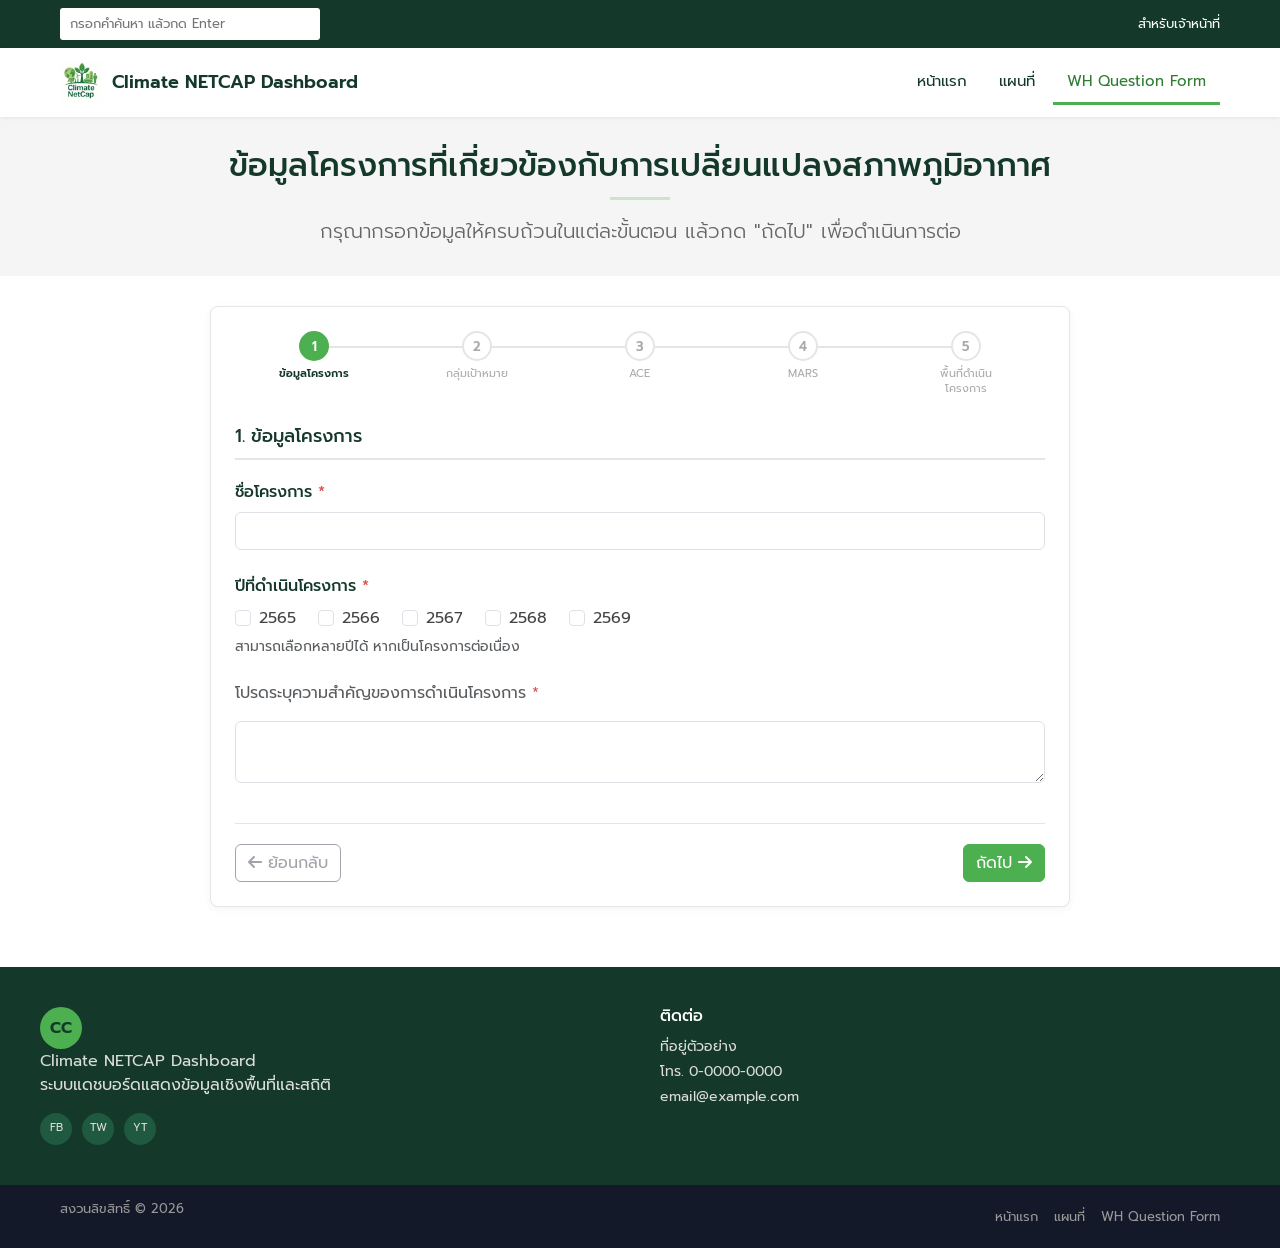
==== commit 982238bd: "fix: add new row grid funciton" ====
--- a/form.html
+++ b/form.html
@@ -36,7 +36,8 @@
 
       <nav id="main-nav" class="main-nav">
         <ul class="nav-menu">
-          <li><a href="index.html">แผนที่</a></li>
+          <li><a href="index.html">หน้าแรก</a></li>
+          <li><a href="map.html">แผนที่</a></li>
           <li><a href="form.html" class="active">WH Question Form</a></li>
         </ul>
       </nav>
@@ -526,13 +527,13 @@
                   </div>
                   <div class="col-12 col-md-5">
                     <span class="lr-mobile-label d-md-none">Local-based Resources</span>
-                    <div class="mars-options" id="lr_chips_1">
-                      <label class="mars-option"><input type="checkbox" name="lr_chip_1" value="L1" data-label="Local-based Resources (ลำดับ 1)" disabled><span class="chip-label">L1</span></label>
-                      <label class="mars-option"><input type="checkbox" name="lr_chip_1" value="L2" disabled><span class="chip-label">L2</span></label>
-                      <label class="mars-option"><input type="checkbox" name="lr_chip_1" value="L3" disabled><span class="chip-label">L3</span></label>
-                      <label class="mars-option"><input type="checkbox" name="lr_chip_1" value="L4" disabled><span class="chip-label">L4</span></label>
-                      <label class="mars-option"><input type="checkbox" name="lr_chip_1" value="L5" disabled><span class="chip-label">L5</span></label>
-                      <label class="mars-option"><input type="checkbox" name="lr_chip_1" value="L6" disabled><span class="chip-label">L6</span></label>
+                    <div class="lr-chipoptions" id="lr_chips_1">
+                      <label class="lr-chipoption"><input type="checkbox" name="lr_chip_1" value="L1" data-label="Local-based Resources (ลำดับ 1)" disabled><span class="chip-label">L1</span></label>
+                      <label class="lr-chipoption"><input type="checkbox" name="lr_chip_1" value="L2" disabled><span class="chip-label">L2</span></label>
+                      <label class="lr-chipoption"><input type="checkbox" name="lr_chip_1" value="L3" disabled><span class="chip-label">L3</span></label>
+                      <label class="lr-chipoption"><input type="checkbox" name="lr_chip_1" value="L4" disabled><span class="chip-label">L4</span></label>
+                      <label class="lr-chipoption"><input type="checkbox" name="lr_chip_1" value="L5" disabled><span class="chip-label">L5</span></label>
+                      <label class="lr-chipoption"><input type="checkbox" name="lr_chip_1" value="L6" disabled><span class="chip-label">L6</span></label>
                     </div>
                   </div>
                 </div>
@@ -556,13 +557,13 @@
                   </div>
                   <div class="col-12 col-md-5">
                     <span class="lr-mobile-label d-md-none">Local-based Resources</span>
-                    <div class="mars-options" id="lr_chips_2">
-                      <label class="mars-option"><input type="checkbox" name="lr_chip_2" value="L1" data-label="Local-based Resources (ลำดับ 2)" disabled><span class="chip-label">L1</span></label>
-                      <label class="mars-option"><input type="checkbox" name="lr_chip_2" value="L2" disabled><span class="chip-label">L2</span></label>
-                      <label class="mars-option"><input type="checkbox" name="lr_chip_2" value="L3" disabled><span class="chip-label">L3</span></label>
-                      <label class="mars-option"><input type="checkbox" name="lr_chip_2" value="L4" disabled><span class="chip-label">L4</span></label>
-                      <label class="mars-option"><input type="checkbox" name="lr_chip_2" value="L5" disabled><span class="chip-label">L5</span></label>
-                      <label class="mars-option"><input type="checkbox" name="lr_chip_2" value="L6" disabled><span class="chip-label">L6</span></label>
+                    <div class="lr-chipoptions" id="lr_chips_2">
+                      <label class="lr-chipoption"><input type="checkbox" name="lr_chip_2" value="L1" data-label="Local-based Resources (ลำดับ 2)" disabled><span class="chip-label">L1</span></label>
+                      <label class="lr-chipoption"><input type="checkbox" name="lr_chip_2" value="L2" disabled><span class="chip-label">L2</span></label>
+                      <label class="lr-chipoption"><input type="checkbox" name="lr_chip_2" value="L3" disabled><span class="chip-label">L3</span></label>
+                      <label class="lr-chipoption"><input type="checkbox" name="lr_chip_2" value="L4" disabled><span class="chip-label">L4</span></label>
+                      <label class="lr-chipoption"><input type="checkbox" name="lr_chip_2" value="L5" disabled><span class="chip-label">L5</span></label>
+                      <label class="lr-chipoption"><input type="checkbox" name="lr_chip_2" value="L6" disabled><span class="chip-label">L6</span></label>
                     </div>
                   </div>
                 </div>
@@ -586,23 +587,32 @@
                   </div>
                   <div class="col-12 col-md-5">
                     <span class="lr-mobile-label d-md-none">Local-based Resources</span>
-                    <div class="mars-options" id="lr_chips_3">
-                      <label class="mars-option"><input type="checkbox" name="lr_chip_3" value="L1" data-label="Local-based Resources (ลำดับ 3)" disabled><span class="chip-label">L1</span></label>
-                      <label class="mars-option"><input type="checkbox" name="lr_chip_3" value="L2" disabled><span class="chip-label">L2</span></label>
-                      <label class="mars-option"><input type="checkbox" name="lr_chip_3" value="L3" disabled><span class="chip-label">L3</span></label>
-                      <label class="mars-option"><input type="checkbox" name="lr_chip_3" value="L4" disabled><span class="chip-label">L4</span></label>
-                      <label class="mars-option"><input type="checkbox" name="lr_chip_3" value="L5" disabled><span class="chip-label">L5</span></label>
-                      <label class="mars-option"><input type="checkbox" name="lr_chip_3" value="L6" disabled><span class="chip-label">L6</span></label>
+                    <div class="lr-chipoptions" id="lr_chips_3">
+                      <label class="lr-chipoption"><input type="checkbox" name="lr_chip_3" value="L1" data-label="Local-based Resources (ลำดับ 3)" disabled><span class="chip-label">L1</span></label>
+                      <label class="lr-chipoption"><input type="checkbox" name="lr_chip_3" value="L2" disabled><span class="chip-label">L2</span></label>
+                      <label class="lr-chipoption"><input type="checkbox" name="lr_chip_3" value="L3" disabled><span class="chip-label">L3</span></label>
+                      <label class="lr-chipoption"><input type="checkbox" name="lr_chip_3" value="L4" disabled><span class="chip-label">L4</span></label>
+                      <label class="lr-chipoption"><input type="checkbox" name="lr_chip_3" value="L5" disabled><span class="chip-label">L5</span></label>
+                      <label class="lr-chipoption"><input type="checkbox" name="lr_chip_3" value="L6" disabled><span class="chip-label">L6</span></label>
                     </div>
                   </div>
                 </div>
               </div>
             </div>
+
+            <div class="lr-row-actions">
+              <button type="button" id="lrAddRow" class="btn btn-outline-secondary btn-sm">
+                <i class="fas fa-plus"></i> เพิ่มแถว
+              </button>
+              <button type="button" id="lrRemoveRow" class="btn btn-outline-secondary btn-sm">
+                <i class="fas fa-minus"></i> ลบแถวสุดท้าย
+              </button>
+            </div>
             <hr>
-            <div class="mars-grid">
-              <div class="mars-row">
+            <div class="lr-chipgrid">
+              <div class="lr-chiprow">
                 <div><b>Local-based Resources Description</b></div>
-                <div class="mars-options">
+                <div class="lr-chipoptions">
                   <span class="chip-tip" tabindex="0">
                     <div class="chip-label">L1</div>
                     <span class="tooltip-box tooltip-box-wide">
@@ -808,7 +818,8 @@
     <div class="copyright-inner">
       <p class="copyright-text">สงวนลิขสิทธิ์ © 2026</p>
       <ul class="footer-menu">
-        <li><a href="index.html">แผนที่</a></li>
+        <li><a href="index.html">หน้าแรก</a></li>
+        <li><a href="map.html">แผนที่</a></li>
         <li><a href="form.html">WH Question Form</a></li>
       </ul>
     </div>
--- a/css/style.css
+++ b/css/style.css
@@ -171,6 +171,47 @@
 }
 .page-title-inner .lead { color: #666; max-width: 720px; margin: 0 auto; }
 
+/* ---------- Home page ---------- */
+#home-section {
+  max-width: 1000px;
+  margin: 0 auto;
+  padding: 40px 20px 60px;
+}
+.home-heading {
+  color: var(--navy);
+  font-size: 18px;
+  margin: 0 0 20px;
+  padding-bottom: 10px;
+  border-bottom: 2px solid var(--border);
+}
+.home-grid {
+  display: flex;
+  flex-wrap: wrap;
+  gap: 20px;
+}
+.home-card {
+  flex: 1 1 260px;
+  display: block;
+  background: #fff;
+  border: 1px solid var(--border);
+  border-radius: 8px;
+  padding: 28px 24px;
+  box-shadow: 0 2px 10px rgba(0,0,0,0.05);
+  transition: transform .15s ease, box-shadow .15s ease, border-color .15s ease;
+}
+.home-card:hover {
+  transform: translateY(-2px);
+  box-shadow: 0 6px 18px rgba(0,0,0,0.1);
+  border-color: var(--accent);
+}
+.home-card i {
+  font-size: 28px;
+  color: var(--accent);
+  margin-bottom: 12px;
+}
+.home-card h4 { color: var(--navy); margin: 0 0 8px; font-size: 17px; }
+.home-card p { color: #666; margin: 0; font-size: 14px; line-height: 1.6; }
+
 /* ---------- Main map area ---------- */
 #map-section {
   max-width: 1200px;
--- a/css/form.css
+++ b/css/form.css
@@ -228,14 +228,14 @@
   .tooltip-columns { flex-direction: column; gap: 0; }
 }
 
-/* ---------- MARS radio grid ---------- */
-.mars-grid {
+/* ---------- MARS radio grid (panel 4) / Local-resource chip grid (panel 5) ---------- */
+.mars-grid, .lr-chipgrid {
   display: flex;
   flex-direction: column;
   border: 1px solid var(--border);
   border-radius: 6px;
 }
-.mars-row {
+.mars-row, .lr-chiprow {
   display: flex;
   flex-direction: column;
   align-items: stretch;
@@ -243,11 +243,11 @@
   padding: 12px 14px;
   border-bottom: 1px solid var(--border);
 }
-.mars-row:first-child { border-radius: 6px 6px 0 0; }
-.mars-row:last-child { border-bottom: none; border-radius: 0 0 6px 6px; }
-.mars-row:nth-child(odd) { background: #fafafa; }
-
-.mars-options {
+.mars-row:first-child, .lr-chiprow:first-child { border-radius: 6px 6px 0 0; }
+.mars-row:last-child, .lr-chiprow:last-child { border-bottom: none; border-radius: 0 0 6px 6px; }
+.mars-row:nth-child(odd), .lr-chiprow:nth-child(odd) { background: #fafafa; }
+
+.mars-options, .lr-chipoptions {
   display: flex;
   flex-wrap: wrap;
   align-content: center;
@@ -255,7 +255,7 @@
   flex: 1;
   padding-top: 5px;
 }
-.mars-option {
+.mars-option, .lr-chipoption {
   display: inline-flex;
   align-items: center;
   cursor: pointer;
@@ -263,7 +263,9 @@
   position: relative;
 }
 .mars-option input[type="radio"],
-.mars-option input[type="checkbox"] {
+.mars-option input[type="checkbox"],
+.lr-chipoption input[type="radio"],
+.lr-chipoption input[type="checkbox"] {
   position: absolute;
   width: 1px;
   height: 1px;
@@ -285,24 +287,24 @@
   font-weight: 600;
   transition: background .15s ease, color .15s ease, border-color .15s ease;
 }
-.mars-option:hover .chip-label { border-color: var(--accent); }
-.mars-option input:checked + .chip-label {
+.mars-option:hover .chip-label, .lr-chipoption:hover .chip-label { border-color: var(--accent); }
+.mars-option input:checked + .chip-label, .lr-chipoption input:checked + .chip-label {
   background: var(--accent);
   border-color: var(--accent);
   color: #fff;
 }
-.mars-option input:focus-visible + .chip-label {
+.mars-option input:focus-visible + .chip-label, .lr-chipoption input:focus-visible + .chip-label {
   outline: 2px solid var(--accent-dark);
   outline-offset: 2px;
 }
-.mars-option input:disabled + .chip-label {
+.mars-option input:disabled + .chip-label, .lr-chipoption input:disabled + .chip-label {
   opacity: .45;
   cursor: not-allowed;
   background: #f2f2f2;
 }
-.mars-option:has(input:disabled) { cursor: not-allowed; }
-.mars-option:hover .tooltip-box,
-.mars-option:focus-within .tooltip-box {
+.mars-option:has(input:disabled), .lr-chipoption:has(input:disabled) { cursor: not-allowed; }
+.mars-option:hover .tooltip-box, .lr-chipoption:hover .tooltip-box,
+.mars-option:focus-within .tooltip-box, .lr-chipoption:focus-within .tooltip-box {
   display: block;
 }
 
@@ -350,7 +352,14 @@
 .local-resource-grid input[type="text"] {
   width: 100%;
 }
-.local-resource-grid .mars-options { gap: 6px 10px; }
+.local-resource-grid .lr-chipoptions { gap: 6px 10px; }
+
+.lr-row-actions {
+  display: flex;
+  gap: 8px;
+  margin-top: 12px;
+}
+.lr-row-actions .btn:disabled { opacity: .4; }
 
 /* ---------- Responsive ---------- */
 @media (max-width: 700px) {
@@ -362,8 +371,8 @@
   .wizard-actions { flex-direction: column-reverse; gap: 10px; }
   .wizard-actions .btn { width: 100%; }
 
-  .mars-row { flex-direction: column; gap: 8px; }
-  .mars-options { gap: 8px 14px; padding-top: 0; }
+  .mars-row, .lr-chiprow { flex-direction: column; gap: 8px; }
+  .mars-options, .lr-chipoptions { gap: 8px 14px; padding-top: 0; }
 
   .review-row { flex-direction: column; gap: 2px; }
   .review-value { text-align: left; }
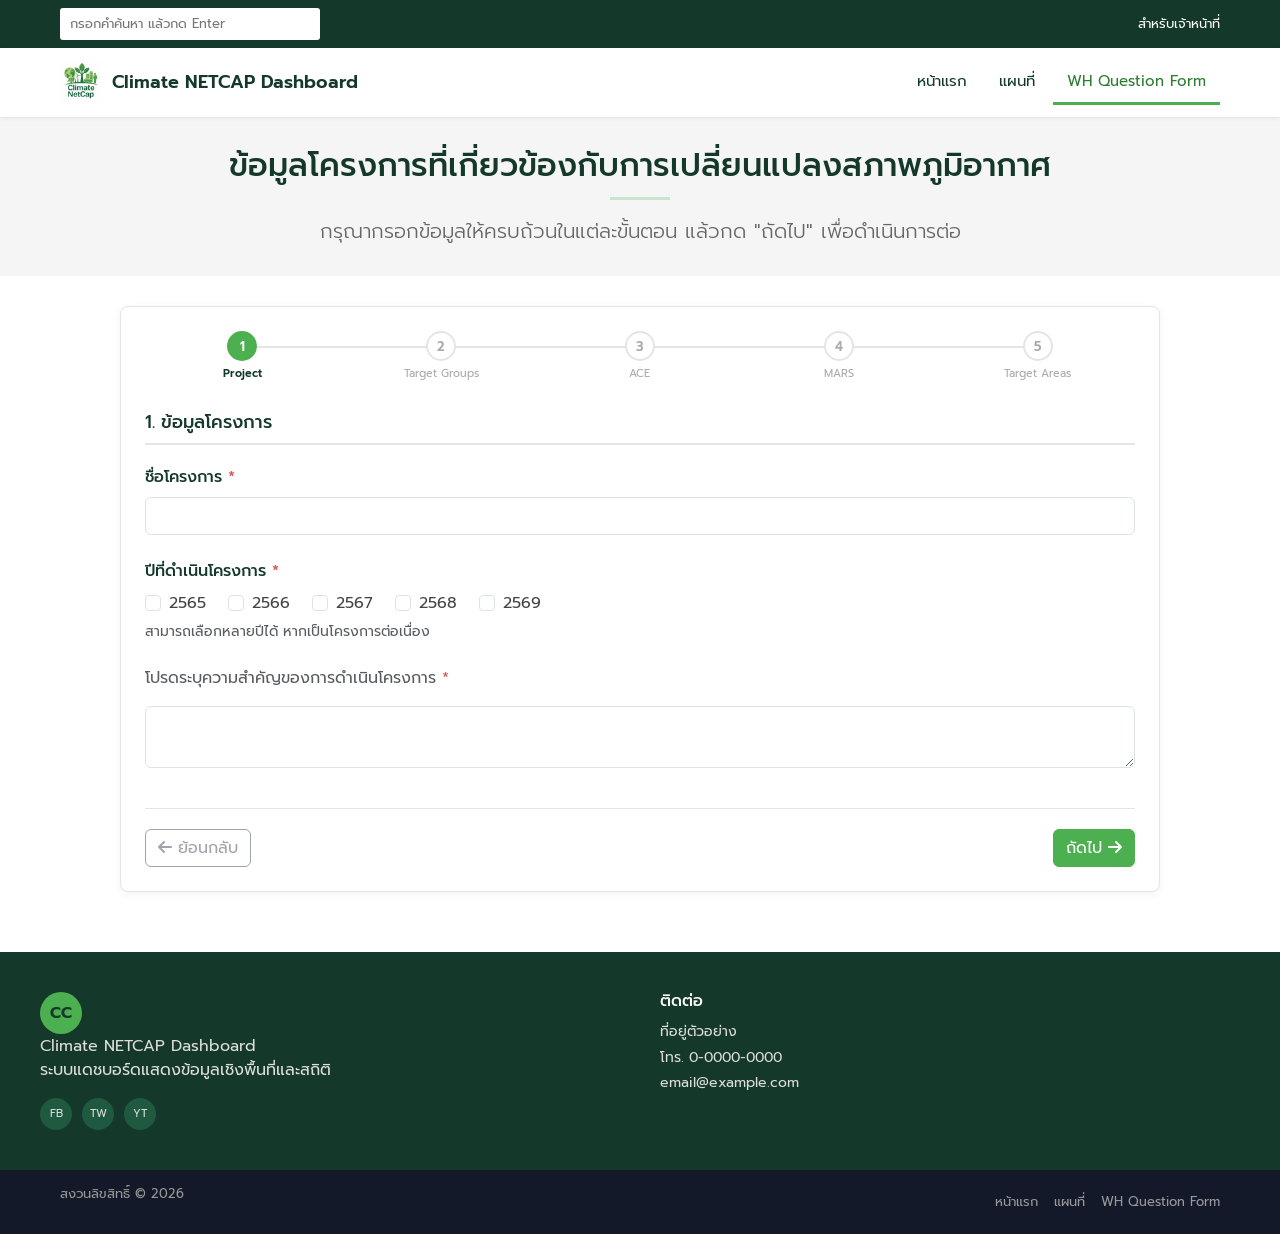
==== commit 014d69fb: "feat: finalize from, write App Script to connect with Google Sheet and submit data" ====
--- a/form.html
+++ b/form.html
@@ -62,11 +62,11 @@
       <ol class="step-indicator" id="stepIndicator">
         <li class="step active" data-step="1">
           <span class="step-num">1</span>
-          <span class="step-label">ข้อมูลโครงการ</span>
+          <span class="step-label">Project</span>
         </li>
         <li class="step" data-step="2">
           <span class="step-num">2</span>
-          <span class="step-label">กลุ่มเป้าหมาย</span>
+          <span class="step-label">Target Groups</span>
         </li>
         <li class="step" data-step="3">
           <span class="step-num">3</span>
@@ -78,7 +78,7 @@
         </li>
         <li class="step" data-step="5">
           <span class="step-num">5</span>
-          <span class="step-label">พื้นที่ดำเนินโครงการ</span>
+          <span class="step-label">Target Areas</span>
         </li>
       </ol>
 
@@ -479,8 +479,8 @@
               <div class="row lr-header d-none d-md-flex">
                 <div class="col-md-1">ลำดับ</div>
                 <div class="col-md-3">จังหวัด</div>
-                <div class="col-md-2">Node</div>
-                <div class="col-md-2">Region</div>
+                <div class="col-md-1">Node</div>
+                <div class="col-md-3">Region</div>
                 <div class="col-md-4">Local-based Resources</div>
               </div>
 
@@ -521,11 +521,11 @@
                     <span class="lr-mobile-label d-md-none">Node</span>
                     <input type="text" class="form-control" name="lr_node_1" data-label="Node (ลำดับ 1)" disabled>
                   </div>
-                  <div class="col-12 col-md-2">
+                  <div class="col-12 col-md-3">
                     <span class="lr-mobile-label d-md-none">Region</span>
                     <input type="text" class="form-control" name="lr_region_text_1" data-label="Region (ลำดับ 1)" disabled>
                   </div>
-                  <div class="col-12 col-md-5">
+                  <div class="col-12 col-md-4">
                     <span class="lr-mobile-label d-md-none">Local-based Resources</span>
                     <div class="lr-chipoptions" id="lr_chips_1">
                       <label class="lr-chipoption"><input type="checkbox" name="lr_chip_1" value="L1" data-label="Local-based Resources (ลำดับ 1)" disabled><span class="chip-label">L1</span></label>
@@ -551,11 +551,11 @@
                     <span class="lr-mobile-label d-md-none">Node</span>
                     <input type="text" class="form-control" name="lr_node_2" data-label="Node (ลำดับ 2)" disabled>
                   </div>
-                  <div class="col-12 col-md-2">
+                  <div class="col-12 col-md-3">
                     <span class="lr-mobile-label d-md-none">Region</span>
                     <input type="text" class="form-control" name="lr_region_text_2" data-label="Region (ลำดับ 2)" disabled>
                   </div>
-                  <div class="col-12 col-md-5">
+                  <div class="col-12 col-md-4">
                     <span class="lr-mobile-label d-md-none">Local-based Resources</span>
                     <div class="lr-chipoptions" id="lr_chips_2">
                       <label class="lr-chipoption"><input type="checkbox" name="lr_chip_2" value="L1" data-label="Local-based Resources (ลำดับ 2)" disabled><span class="chip-label">L1</span></label>
@@ -581,11 +581,11 @@
                     <span class="lr-mobile-label d-md-none">Node</span>
                     <input type="text" class="form-control" name="lr_node_3" data-label="Node (ลำดับ 3)" disabled>
                   </div>
-                  <div class="col-12 col-md-2">
+                  <div class="col-12 col-md-3">
                     <span class="lr-mobile-label d-md-none">Region</span>
                     <input type="text" class="form-control" name="lr_region_text_3" data-label="Region (ลำดับ 3)" disabled>
                   </div>
-                  <div class="col-12 col-md-5">
+                  <div class="col-12 col-md-4">
                     <span class="lr-mobile-label d-md-none">Local-based Resources</span>
                     <div class="lr-chipoptions" id="lr_chips_3">
                       <label class="lr-chipoption"><input type="checkbox" name="lr_chip_3" value="L1" data-label="Local-based Resources (ลำดับ 3)" disabled><span class="chip-label">L1</span></label>
@@ -771,6 +771,8 @@
           </div>
 
         </div>
+
+        <div id="submitStatus" class="alert d-none mt-3" role="status"></div>
 
         <!-- Wizard actions -->
         <div class="wizard-actions">
@@ -825,6 +827,13 @@
     </div>
   </div>
 
+  <!-- Cross-origin submission target: a real form POST to this hidden iframe isn't
+       subject to CORS the way fetch()/XHR is, which sidesteps Apps Script's CORS quirks. -->
+  <iframe name="gasSubmitFrame" style="display:none"></iframe>
+  <form id="gasSubmitForm" method="POST" target="gasSubmitFrame" style="display:none">
+    <input type="hidden" name="payload" id="gasPayloadInput">
+  </form>
+
   <script src="js/layout.js"></script>
   <script src="js/form.js"></script>
 </body>
--- a/css/form.css
+++ b/css/form.css
@@ -1,6 +1,6 @@
 /* ---------- Wizard layout ---------- */
 #form-section {
-  max-width: 900px;
+  max-width: 1080px;
   margin: 0 auto;
   padding: 30px 20px 60px;
 }
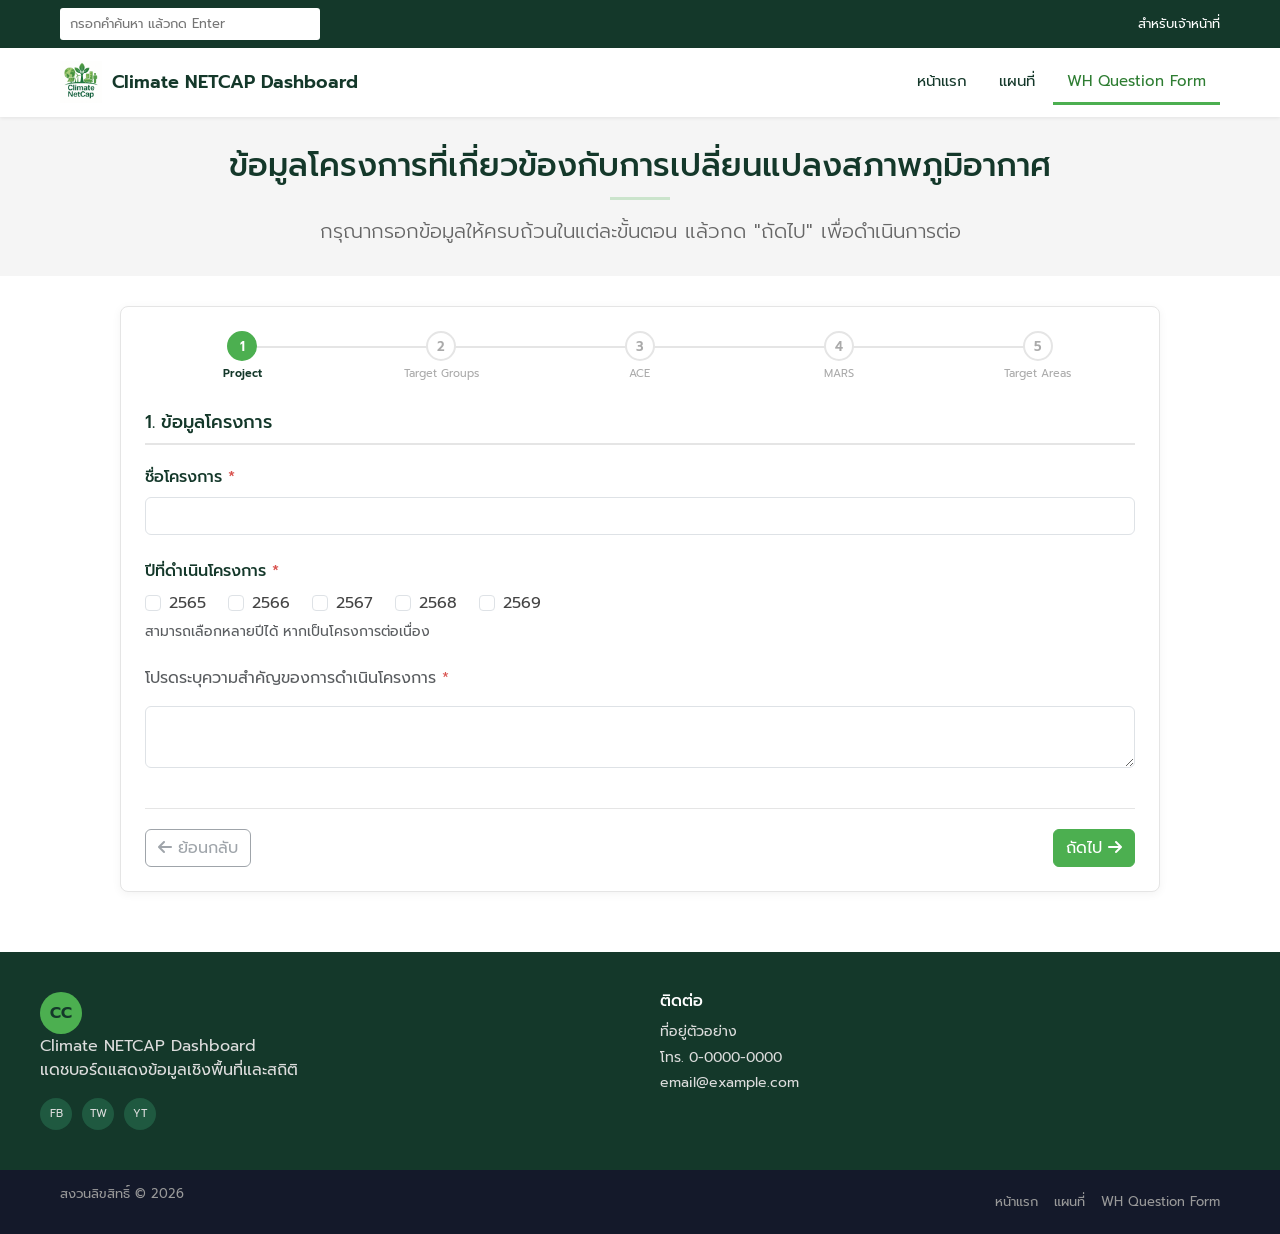
==== commit a2256053: "fest: Refactor dashboard layout and functionality and responsiveness. - Modified HTML structure to r" ====
--- a/form.html
+++ b/form.html
@@ -797,7 +797,7 @@
         <span class="brand-mark light">CC</span>
         <p>
           Climate NETCAP Dashboard<br/>
-          ระบบแดชบอร์ดแสดงข้อมูลเชิงพื้นที่และสถิติ
+          แดชบอร์ดแสดงข้อมูลเชิงพื้นที่และสถิติ
         </p>
         <div class="social-icons">
           <a href="#" title="Facebook">FB</a>
--- a/css/style.css
+++ b/css/style.css
@@ -172,45 +172,155 @@
 .page-title-inner .lead { color: #666; max-width: 720px; margin: 0 auto; }
 
 /* ---------- Home page ---------- */
-#home-section {
+#project-section {
   max-width: 1000px;
   margin: 0 auto;
   padding: 40px 20px 60px;
 }
-.home-heading {
+.project-heading, .netcap-heading, .mars-heading {
   color: var(--navy);
   font-size: 18px;
   margin: 0 0 20px;
   padding-bottom: 10px;
   border-bottom: 2px solid var(--border);
 }
-.home-grid {
+.project-grid, .netcap-grid, .mars-grid {
+  display: flex;
+  flex-direction: column;
+  gap: 40px;
+  margin-bottom: 40px;
+}
+.project-row, .netcap-row, .mars-row {
   display: flex;
   flex-wrap: wrap;
+  justify-content: center;
   gap: 20px;
 }
-.home-card {
-  flex: 1 1 260px;
-  display: block;
+.col {
+  min-width: 0;
+  min-height: 160px;
   background: #fff;
-  border: 1px solid var(--border);
+  border: 1px dashed var(--border);
   border-radius: 8px;
-  padding: 28px 24px;
-  box-shadow: 0 2px 10px rgba(0,0,0,0.05);
-  transition: transform .15s ease, box-shadow .15s ease, border-color .15s ease;
-}
-.home-card:hover {
-  transform: translateY(-2px);
-  box-shadow: 0 6px 18px rgba(0,0,0,0.1);
-  border-color: var(--accent);
-}
-.home-card i {
-  font-size: 28px;
+}
+
+.col-2 { flex: 1 1 calc(16.667% - 14px); }
+.col-4 { flex: 1 1 calc(33.333% - 14px); }
+.col-6 { flex: 1 1 calc(50% - 14px); }
+.col-8 { flex: 2 1 calc(66.667% - 14px); }
+.col-12 { flex: 1 1 100%; }
+
+.col:has(#project-linechart-container) {
+  border-style: solid;
+  padding: 16px;
+  display: flex;
+  align-items: center;
+}
+
+#project-linechart-container {
+  width: 100%;
+}
+.stat-tile {
+  display: flex;
+  flex-direction: column;
+  align-items: center;
+  justify-content: center;
+  text-align: center;
+}
+.col.stat-tile {
+  border-style: solid;
+  padding: 32px 20px;
+}
+.stat-tile i {
+  font-size: 48px;
   color: var(--accent);
-  margin-bottom: 12px;
-}
-.home-card h4 { color: var(--navy); margin: 0 0 8px; font-size: 17px; }
-.home-card p { color: #666; margin: 0; font-size: 14px; line-height: 1.6; }
+  margin-bottom: 14px;
+}
+.stat-tile .stat-number {
+  font-size: 68px;
+  font-weight: 700;
+  color: var(--navy);
+  line-height: 1.1;
+}
+.stat-tile .stat-label {
+  font-size: 18px;
+  font-weight: 600;
+  color: var(--navy);
+  margin-top: 6px;
+}
+.stat-tile .stat-sublabel {
+  font-size: 15px;
+  color: #777;
+}
+
+/* Region breakdown: outlined pill + inline number/label, one row of 6 */
+.project-row.region-stats-row {
+  display: grid;
+  grid-template-columns: repeat(6, 1fr);
+  gap: 8px 0;
+}
+
+.region-badge {
+  display: inline-block;
+  background: transparent;
+  color: #595959;
+  border: 3px solid #c9a961;
+  border-radius: 999px;
+  padding: 9px 16px;
+  font-size: 18px;
+  font-weight: 600;
+  font-family: inherit;
+  cursor: pointer;
+  transition: background .15s ease;
+  white-space: nowrap;
+}
+.region-badge:hover { background: rgba(201, 169, 97, 0.1); }
+
+/* Same outlined-pill theme, one accent color per region (order matches the HTML). */
+.region-stats-row .region-tile:nth-child(1) .region-badge { border-color: #6B8E5A; color: #6B8E5A; }
+.region-stats-row .region-tile:nth-child(1) .region-badge:hover { background: rgba(107, 142, 90, 0.1); }
+
+.region-stats-row .region-tile:nth-child(2) .region-badge { border-color: #C97B3D; color: #C97B3D; }
+.region-stats-row .region-tile:nth-child(2) .region-badge:hover { background: rgba(201, 123, 61, 0.1); }
+
+.region-stats-row .region-tile:nth-child(3) .region-badge { border-color: #C9A961; color: #C9A961; }
+.region-stats-row .region-tile:nth-child(3) .region-badge:hover { background: rgba(201, 169, 97, 0.1); }
+
+.region-stats-row .region-tile:nth-child(4) .region-badge { border-color: #3D8EC9; color: #3D8EC9; }
+.region-stats-row .region-tile:nth-child(4) .region-badge:hover { background: rgba(61, 142, 201, 0.1); }
+
+.region-stats-row .region-tile:nth-child(5) .region-badge { border-color: #8B6F4E; color: #8B6F4E; }
+.region-stats-row .region-tile:nth-child(5) .region-badge:hover { background: rgba(139, 111, 78, 0.1); }
+
+.region-stats-row .region-tile:nth-child(6) .region-badge { border-color: #3DAFA0; color: #3DAFA0; }
+.region-stats-row .region-tile:nth-child(6) .region-badge:hover { background: rgba(61, 175, 160, 0.1); }
+
+.region-tile .stat-inline {
+  display: flex;
+  align-items: baseline;
+  gap: 4px;
+  margin-top: 10px;
+}
+.region-tile .stat-number {
+  font-size: 26px;
+  font-weight: 700;
+  color: #595959;
+}
+.region-tile .stat-label {
+  font-size: 13px;
+  color: #8a8a8a;
+}
+
+@media (max-width: 900px) {
+  .project-row.region-stats-row { grid-template-columns: repeat(3, 1fr); }
+}
+@media (max-width: 700px) {
+  .col-2, .col-4, .col-6, .col-8, .col-12 { flex: 1 1 100%; }
+  .project-row.region-stats-row { grid-template-columns: repeat(2, 1fr); }
+}
+@media (max-width: 460px) {
+  .project-row.region-stats-row { grid-template-columns: 1fr; }
+}
 
 /* ---------- Main map area ---------- */
 #map-section {
